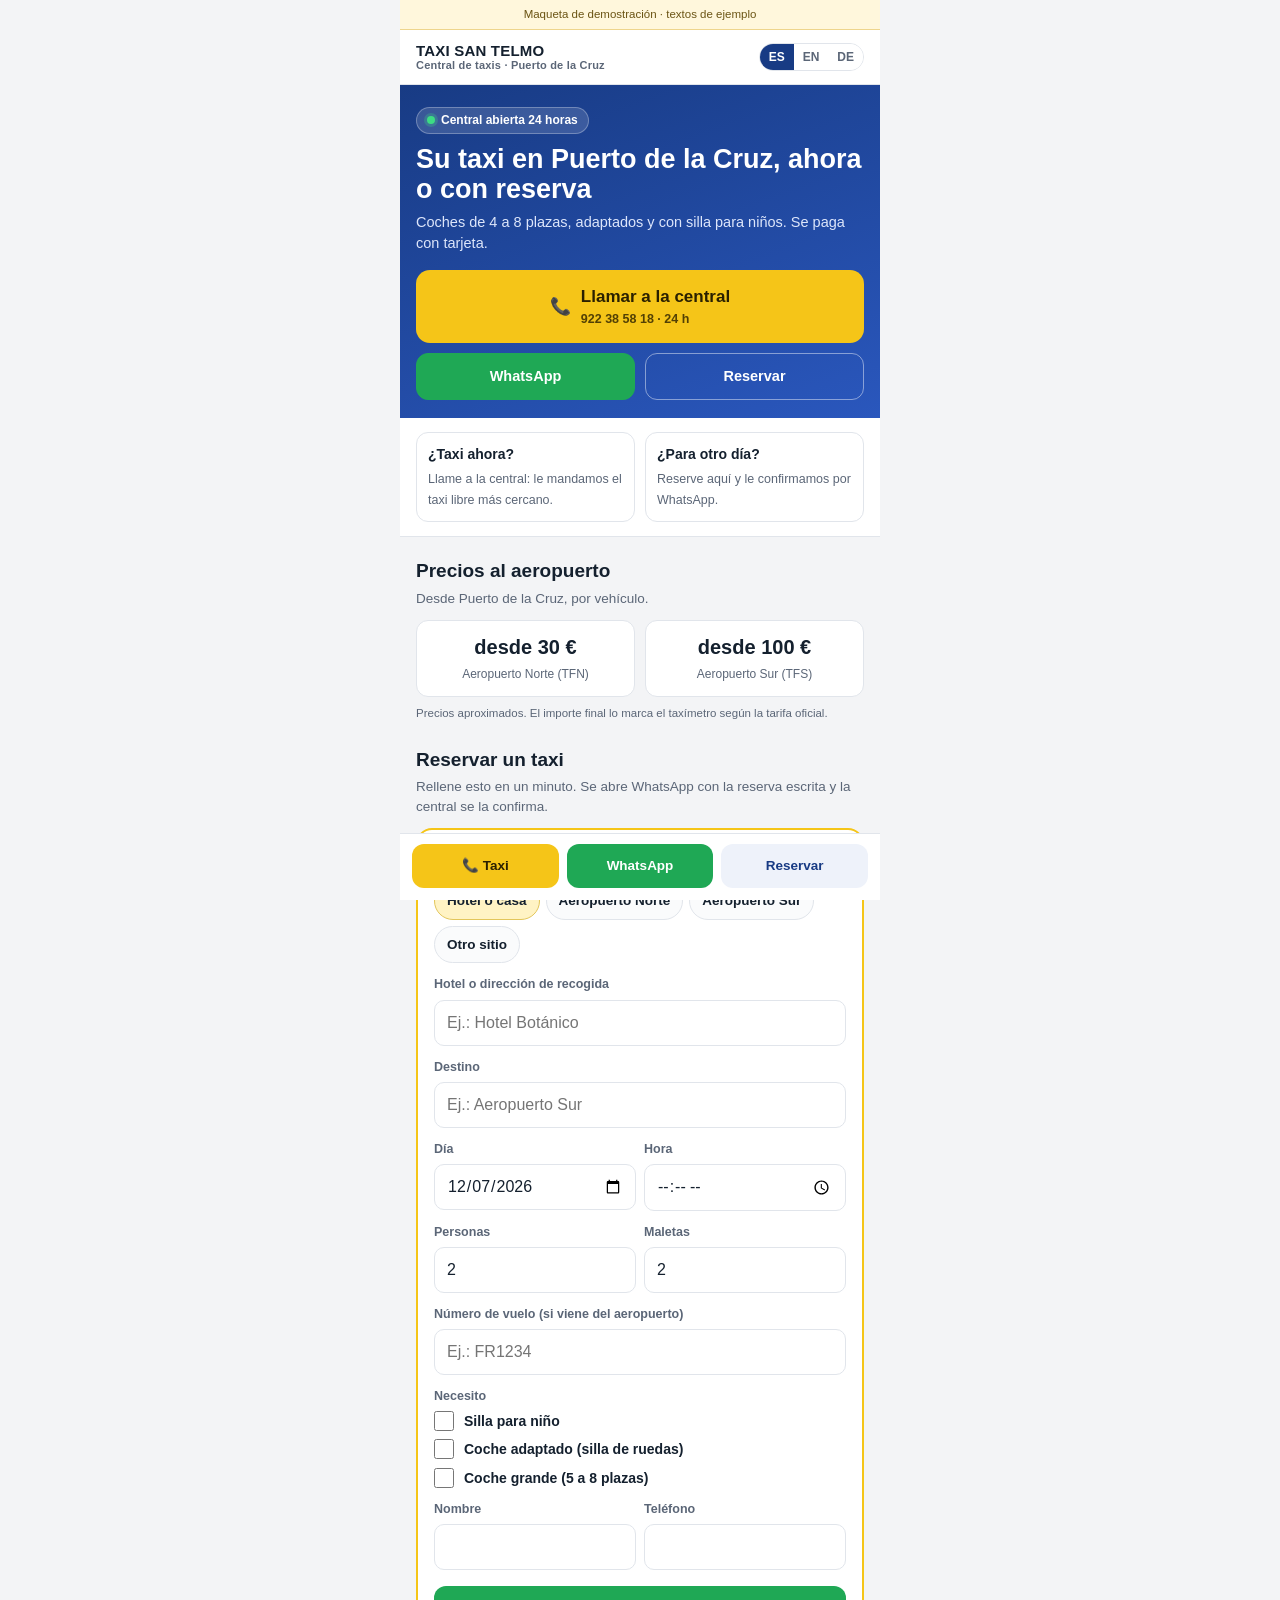
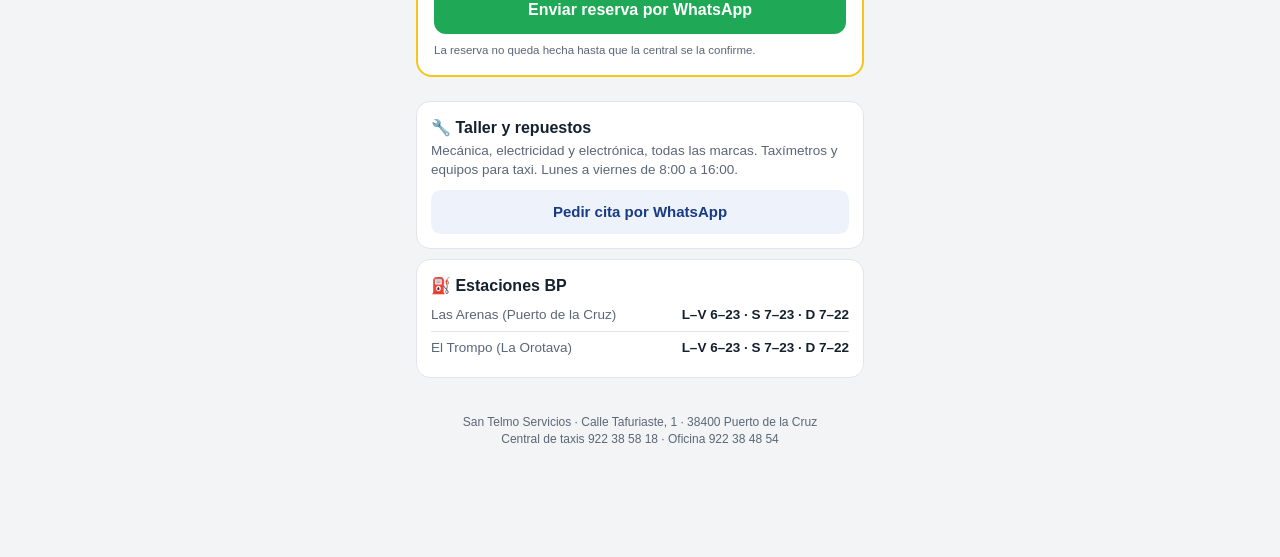
==== index.html @ 3fc78deb "Demo santelmo" ====
<!doctype html>
<html lang="es">
<head>
<meta charset="utf-8">
<meta name="viewport" content="width=device-width, initial-scale=1">
<title>Taxi San Telmo · Puerto de la Cruz</title>
<style>
:root{--ink:#14202e;--muted:#5b6677;--line:#e1e5eb;--bg:#f3f4f6;--card:#fff;--brand:#183b84;--brand2:#2a57bd;--taxi:#f5c518;--taxi-ink:#2a2000;--wa:#1fa855;--ok:#0f7a3d;--err:#b42318}
*{box-sizing:border-box;margin:0;padding:0}
html{-webkit-text-size-adjust:100%}
body{font-family:-apple-system,BlinkMacSystemFont,"Segoe UI",Roboto,Helvetica,Arial,sans-serif;color:var(--ink);background:var(--bg);font-size:15px;line-height:1.45;max-width:480px;margin:0 auto;padding-bottom:84px}
a{color:inherit}
.demo{background:#fff7dc;border-bottom:1px solid #eed58c;color:#6b5414;font-size:11.5px;text-align:center;padding:6px 12px}
header{display:flex;align-items:center;justify-content:space-between;gap:10px;padding:12px 16px;background:var(--card);border-bottom:1px solid var(--line)}
.logo{font-weight:800;letter-spacing:.2px;font-size:15px;line-height:1.15}.logo small{display:block;font-weight:600;color:var(--muted);font-size:11px}
.lang{display:flex;border:1px solid var(--line);border-radius:999px;overflow:hidden;flex-shrink:0}
.lang button{border:0;background:#fff;padding:6px 9px;font-size:12px;font-weight:700;color:var(--muted)}
.lang button.on{background:var(--brand);color:#fff}
.hero{padding:22px 16px 18px;background:linear-gradient(160deg,var(--brand),var(--brand2));color:#fff}
.pill{display:inline-flex;gap:6px;align-items:center;background:rgba(255,255,255,.14);border:1px solid rgba(255,255,255,.28);border-radius:999px;padding:4px 10px;font-size:12px;font-weight:700;margin-bottom:10px}
.dot{width:8px;height:8px;border-radius:50%;background:#3ddc84;box-shadow:0 0 0 3px rgba(61,220,132,.25)}
h1{font-size:27px;line-height:1.12;margin-bottom:8px}
.hero p{color:#dde6fb;font-size:14.5px}
.call{display:flex;align-items:center;justify-content:center;gap:10px;margin-top:16px;background:var(--taxi);color:var(--taxi-ink);border-radius:14px;padding:15px 12px;text-decoration:none;font-weight:800;font-size:17px}
.call small{display:block;font-weight:700;font-size:12.5px;opacity:.8}
.row2{display:flex;gap:10px;margin-top:10px}
.ghost{flex:1;text-align:center;border-radius:12px;padding:12px 8px;font-weight:800;font-size:14.5px;text-decoration:none;border:1.5px solid rgba(255,255,255,.45);color:#fff}
.ghost.wa{background:var(--wa);border-color:var(--wa)}
.two{display:grid;grid-template-columns:1fr 1fr;gap:10px;padding:14px 16px;background:var(--card);border-bottom:1px solid var(--line)}
.box{border:1px solid var(--line);border-radius:12px;padding:11px}
.box b{display:block;font-size:14px;margin-bottom:2px}.box span{font-size:12.5px;color:var(--muted)}
section{padding:20px 16px}
h2{font-size:19px;margin-bottom:4px}.sub{color:var(--muted);font-size:13.5px;margin-bottom:12px}
.rates{display:grid;grid-template-columns:1fr 1fr;gap:10px}
.rate{background:var(--card);border:1px solid var(--line);border-radius:12px;padding:12px;text-align:center}
.rate b{display:block;font-size:20px}.rate span{font-size:12px;color:var(--muted)}
.fine{font-size:11.5px;color:var(--muted);margin-top:8px}
.card{background:var(--card);border:2px solid var(--taxi);border-radius:16px;padding:16px}
label,.lbl{display:block;font-size:12.5px;font-weight:700;color:var(--muted);margin:12px 0 6px}
.chips{display:flex;flex-wrap:wrap;gap:6px}
.chips input{position:absolute;opacity:0;pointer-events:none}
.chips label{margin:0;display:inline-block;border:1px solid var(--line);border-radius:999px;padding:8px 12px;font-size:13.5px;font-weight:600;color:var(--ink);background:#fafbfc}
.chips input:checked+label{background:#fff3c4;border-color:#e3c65a}
.chips input:focus-visible+label{outline:2px solid var(--brand2);outline-offset:2px}
input[type=text],input[type=tel],input[type=date],input[type=time],input[type=number],select{width:100%;border:1px solid var(--line);border-radius:10px;padding:11px 12px;font-size:16px;background:#fff;color:var(--ink);font-family:inherit;-webkit-appearance:none;appearance:none;min-height:46px}
.r{display:flex;gap:8px}.r>*{flex:1;min-width:0}
.checks{display:flex;flex-direction:column;gap:8px}
.checks label{margin:0;display:flex;gap:10px;align-items:center;font-weight:600;color:var(--ink);font-size:14px}
.checks input{width:20px;height:20px;accent-color:var(--brand)}
.submit{margin-top:16px;width:100%;border:0;border-radius:12px;padding:15px;background:var(--wa);color:#fff;font-weight:800;font-size:16px;font-family:inherit}
.msg{display:none;margin-top:10px;font-size:13px;font-weight:700;color:var(--err)}
.msg.show{display:block}
.mini{background:var(--card);border:1px solid var(--line);border-radius:14px;padding:14px}
.mini h3{font-size:16px;margin-bottom:2px}
.mini p{font-size:13.5px;color:var(--muted)}
.mini a.btn{display:block;margin-top:10px;text-align:center;border-radius:10px;padding:11px;background:#eef2fa;color:var(--brand);font-weight:800;text-decoration:none}
.stack{display:flex;flex-direction:column;gap:10px}
.hours div{display:flex;justify-content:space-between;gap:10px;padding:6px 0;border-bottom:1px solid var(--line);font-size:13.5px}
.hours div:last-child{border-bottom:0}.hours span{color:var(--muted)}
footer{padding:16px 16px 24px;color:var(--muted);font-size:12px;text-align:center}
.sticky{position:fixed;left:50%;transform:translateX(-50%);bottom:0;width:100%;max-width:480px;display:flex;gap:8px;padding:10px 12px calc(12px + env(safe-area-inset-bottom));background:#fff;border-top:1px solid var(--line)}
.sticky a{flex:1;text-align:center;border-radius:12px;padding:12px 4px;font-weight:800;font-size:13.5px;text-decoration:none}
.s1{background:var(--taxi);color:var(--taxi-ink)}.s2{background:var(--wa);color:#fff}.s3{background:#eef2fa;color:var(--brand)}
</style>
</head>
<body>
<div class="demo" data-t="demo">Maqueta de demostración · textos de ejemplo</div>

<header>
  <div class="logo">TAXI SAN TELMO<small data-t="sub">Central de taxis · Puerto de la Cruz</small></div>
  <div class="lang" role="group" aria-label="Idioma">
    <button type="button" data-l="es" class="on">ES</button><button type="button" data-l="en">EN</button><button type="button" data-l="de">DE</button>
  </div>
</header>

<div class="hero">
  <span class="pill"><span class="dot"></span><span data-t="pill">Central abierta 24 horas</span></span>
  <h1 data-t="h1">Su taxi en Puerto de la Cruz, ahora o con reserva</h1>
  <p data-t="lead">Coches de 4 a 8 plazas, adaptados y con silla para niños. Se paga con tarjeta.</p>
  <a class="call" href="tel:+34922385818">📞 <span><span data-t="call">Llamar a la central</span><small>922 38 58 18 · 24 h</small></span></a>
  <div class="row2">
    <a class="ghost wa" id="waTop" href="#">WhatsApp</a>
    <a class="ghost" href="#reserva" data-t="book">Reservar</a>
  </div>
</div>

<div class="two">
  <div class="box"><b data-t="nowT">¿Taxi ahora?</b><span data-t="nowD">Llame a la central: le mandamos el taxi libre más cercano.</span></div>
  <div class="box"><b data-t="laterT">¿Para otro día?</b><span data-t="laterD">Reserve aquí y le confirmamos por WhatsApp.</span></div>
</div>

<section>
  <h2 data-t="ratesT">Precios al aeropuerto</h2>
  <p class="sub" data-t="ratesS">Desde Puerto de la Cruz, por vehículo.</p>
  <div class="rates">
    <div class="rate"><b data-t="from30">desde 30 €</b><span data-t="tfn">Aeropuerto Norte (TFN)</span></div>
    <div class="rate"><b data-t="from100">desde 100 €</b><span data-t="tfs">Aeropuerto Sur (TFS)</span></div>
  </div>
  <p class="fine" data-t="meter">Precios aproximados. El importe final lo marca el taxímetro según la tarifa oficial.</p>
</section>

<section id="reserva" style="padding-top:4px">
  <h2 data-t="formT">Reservar un taxi</h2>
  <p class="sub" data-t="formS">Rellene esto en un minuto. Se abre WhatsApp con la reserva escrita y la central se la confirma.</p>
  <form class="card" id="f" novalidate>
    <span class="lbl" data-t="pickup">Recogida</span>
    <div class="chips" id="pk">
      <input type="radio" name="pk" id="pk1" value="hotel" checked><label for="pk1" data-t="pkHotel">Hotel o casa</label>
      <input type="radio" name="pk" id="pk2" value="tfn"><label for="pk2" data-t="pkTfn">Aeropuerto Norte</label>
      <input type="radio" name="pk" id="pk3" value="tfs"><label for="pk3" data-t="pkTfs">Aeropuerto Sur</label>
      <input type="radio" name="pk" id="pk4" value="otro"><label for="pk4" data-t="pkOther">Otro sitio</label>
    </div>
    <label for="addr" id="addrL" data-t="addr">Hotel o dirección de recogida</label>
    <input type="text" id="addr" autocomplete="street-address" data-ph="addrPh" placeholder="Ej.: Hotel Botánico">
    <label for="dest" data-t="dest">Destino</label>
    <input type="text" id="dest" data-ph="destPh" placeholder="Ej.: Aeropuerto Sur">
    <div class="r">
      <div><label for="day" data-t="day">Día</label><input type="date" id="day"></div>
      <div><label for="time" data-t="time">Hora</label><input type="time" id="time"></div>
    </div>
    <div class="r">
      <div><label for="pax" data-t="pax">Personas</label><input type="number" id="pax" min="1" max="8" value="2" inputmode="numeric"></div>
      <div><label for="bags" data-t="bags">Maletas</label><input type="number" id="bags" min="0" max="12" value="2" inputmode="numeric"></div>
    </div>
    <label for="flight" data-t="flight">Número de vuelo (si viene del aeropuerto)</label>
    <input type="text" id="flight" data-ph="flightPh" placeholder="Ej.: FR1234">
    <span class="lbl" data-t="extras">Necesito</span>
    <div class="checks">
      <label><input type="checkbox" id="x1"><span data-t="x1">Silla para niño</span></label>
      <label><input type="checkbox" id="x2"><span data-t="x2">Coche adaptado (silla de ruedas)</span></label>
      <label><input type="checkbox" id="x3"><span data-t="x3">Coche grande (5 a 8 plazas)</span></label>
    </div>
    <div class="r">
      <div><label for="name" data-t="name">Nombre</label><input type="text" id="name" autocomplete="name"></div>
      <div><label for="tel" data-t="tel">Teléfono</label><input type="tel" id="tel" autocomplete="tel" inputmode="tel"></div>
    </div>
    <button class="submit" type="submit" data-t="send">Enviar reserva por WhatsApp</button>
    <p class="msg" id="err" role="alert"></p>
    <p class="fine" data-t="note">La reserva no queda hecha hasta que la central se la confirme.</p>
  </form>
</section>

<section style="padding-top:4px">
  <div class="stack">
    <div class="mini">
      <h3 data-t="tallerT">🔧 Taller y repuestos</h3>
      <p data-t="tallerD">Mecánica, electricidad y electrónica, todas las marcas. Taxímetros y equipos para taxi. Lunes a viernes de 8:00 a 16:00.</p>
      <a class="btn" id="waTaller" href="#" data-t="tallerB">Pedir cita por WhatsApp</a>
    </div>
    <div class="mini hours">
      <h3 data-t="bpT">⛽ Estaciones BP</h3>
      <div><span>Las Arenas (Puerto de la Cruz)</span><b data-t="bpH">L–V 6–23 · S 7–23 · D 7–22</b></div>
      <div><span>El Trompo (La Orotava)</span><b data-t="bpH2">L–V 6–23 · S 7–23 · D 7–22</b></div>
    </div>
  </div>
</section>

<footer>San Telmo Servicios · Calle Tafuriaste, 1 · 38400 Puerto de la Cruz<br><span data-t="foot">Central de taxis 922 38 58 18 · Oficina 922 38 48 54</span></footer>

<nav class="sticky">
  <a class="s1" href="tel:+34922385818" data-t="stCall">📞 Taxi</a>
  <a class="s2" id="waSticky" href="#">WhatsApp</a>
  <a class="s3" href="#reserva" data-t="stBook">Reservar</a>
</nav>

<script>
(function(){
  // Número de WhatsApp de la central. Para la demo se puede cambiar con ?wa=346XXXXXXXX
  var WA = '34922385818';
  var TALLER = '34662373516';
  try { var q = new URLSearchParams(location.search).get('wa'); if (q && /^\d{9,15}$/.test(q)) WA = q; } catch(e) {}

  var T = {
    es:{},
    en:{demo:'Demo mock-up · sample texts',sub:'Taxi dispatch · Puerto de la Cruz',pill:'Dispatch open 24 hours',h1:'Your taxi in Puerto de la Cruz, now or booked ahead',lead:'Cars for 4 to 8 passengers, wheelchair-accessible and with child seats. Card payment accepted.',call:'Call the taxi dispatch',book:'Book',nowT:'Need a taxi now?',nowD:'Call us and we send the nearest free taxi.',laterT:'Another day?',laterD:'Book here and we confirm on WhatsApp.',ratesT:'Airport fares',ratesS:'From Puerto de la Cruz, per vehicle.',from30:'from €30',from100:'from €100',tfn:'North Airport (TFN)',tfs:'South Airport (TFS)',meter:'Approximate prices. The final fare is set by the taximeter at the official rate.',formT:'Book a taxi',formS:'Takes one minute. WhatsApp opens with your booking written out and the dispatch confirms it.',pickup:'Pick-up',pkHotel:'Hotel or home',pkTfn:'North Airport',pkTfs:'South Airport',pkOther:'Somewhere else',addr:'Hotel or pick-up address',addrPh:'e.g. Hotel Botánico',dest:'Destination',destPh:'e.g. South Airport',day:'Date',time:'Time',pax:'Passengers',bags:'Suitcases',flight:'Flight number (if arriving)',flightPh:'e.g. FR1234',extras:'I need',x1:'Child seat',x2:'Wheelchair-accessible car',x3:'Large car (5 to 8 seats)',name:'Name',tel:'Phone',send:'Send booking via WhatsApp',note:'Your booking is not final until the dispatch confirms it.',tallerT:'🔧 Garage and parts',tallerD:'Mechanics, electrics and electronics, all makes. Taximeters and taxi equipment. Monday to Friday, 8:00–16:00.',tallerB:'Book a garage slot on WhatsApp',bpT:'⛽ BP fuel stations',bpH:'Mon–Fri 6–23 · Sat 7–23 · Sun 7–22',bpH2:'Mon–Fri 6–23 · Sat 7–23 · Sun 7–22',foot:'Taxi dispatch 922 38 58 18 · Office 922 38 48 54',stCall:'📞 Taxi',stBook:'Book',errReq:'Please fill in: ',errPast:'Please choose a future date and time.'},
    de:{demo:'Demo-Entwurf · Beispieltexte',sub:'Taxizentrale · Puerto de la Cruz',pill:'Zentrale 24 Stunden erreichbar',h1:'Ihr Taxi in Puerto de la Cruz – sofort oder vorbestellt',lead:'Fahrzeuge für 4 bis 8 Personen, rollstuhlgerecht und mit Kindersitz. Kartenzahlung möglich.',call:'Taxizentrale anrufen',book:'Buchen',nowT:'Taxi sofort?',nowD:'Rufen Sie an – wir schicken das nächste freie Taxi.',laterT:'An einem anderen Tag?',laterD:'Hier buchen, wir bestätigen per WhatsApp.',ratesT:'Preise zum Flughafen',ratesS:'Ab Puerto de la Cruz, pro Fahrzeug.',from30:'ab 30 €',from100:'ab 100 €',tfn:'Flughafen Nord (TFN)',tfs:'Flughafen Süd (TFS)',meter:'Ungefähre Preise. Der Endpreis richtet sich nach dem Taxameter (offizieller Tarif).',formT:'Taxi buchen',formS:'Dauert eine Minute. WhatsApp öffnet sich mit Ihrer Buchung, die Zentrale bestätigt sie.',pickup:'Abholung',pkHotel:'Hotel oder Wohnung',pkTfn:'Flughafen Nord',pkTfs:'Flughafen Süd',pkOther:'Anderer Ort',addr:'Hotel oder Abholadresse',addrPh:'z. B. Hotel Botánico',dest:'Ziel',destPh:'z. B. Flughafen Süd',day:'Datum',time:'Uhrzeit',pax:'Personen',bags:'Koffer',flight:'Flugnummer (bei Ankunft)',flightPh:'z. B. FR1234',extras:'Ich brauche',x1:'Kindersitz',x2:'Rollstuhlgerechtes Fahrzeug',x3:'Großes Fahrzeug (5 bis 8 Plätze)',name:'Name',tel:'Telefon',send:'Buchung per WhatsApp senden',note:'Die Buchung gilt erst, wenn die Zentrale sie bestätigt.',tallerT:'🔧 Werkstatt und Ersatzteile',tallerD:'Mechanik, Elektrik und Elektronik, alle Marken. Taxameter und Taxiausstattung. Montag bis Freitag 8:00–16:00.',tallerB:'Werkstatttermin per WhatsApp',bpT:'⛽ BP-Tankstellen',bpH:'Mo–Fr 6–23 · Sa 7–23 · So 7–22',bpH2:'Mo–Fr 6–23 · Sa 7–23 · So 7–22',foot:'Taxizentrale 922 38 58 18 · Büro 922 38 48 54',stCall:'📞 Taxi',stBook:'Buchen',errReq:'Bitte ausfüllen: ',errPast:'Bitte ein zukünftiges Datum und eine Uhrzeit wählen.'}
  };
  T.es.errReq='Falta rellenar: '; T.es.errPast='Elija un día y una hora que no hayan pasado.';
  var LANG='es', NAMES={es:'Español',en:'English',de:'Deutsch'};

  // Guardar los textos originales en español
  document.querySelectorAll('[data-t]').forEach(function(el){ T.es[el.dataset.t]=el.innerHTML; });
  document.querySelectorAll('[data-ph]').forEach(function(el){ T.es[el.dataset.ph]=el.placeholder; });

  function setLang(l){
    LANG=l; document.documentElement.lang=l;
    document.querySelectorAll('[data-t]').forEach(function(el){ var v=T[l][el.dataset.t]; if(v!=null) el.innerHTML=v; });
    document.querySelectorAll('[data-ph]').forEach(function(el){ var v=T[l][el.dataset.ph]; if(v!=null) el.placeholder=v; });
    document.querySelectorAll('.lang button').forEach(function(b){ b.classList.toggle('on', b.dataset.l===l); });
    try{ localStorage.setItem('st_lang', l); }catch(e){}
  }
  document.querySelectorAll('.lang button').forEach(function(b){ b.addEventListener('click', function(){ setLang(b.dataset.l); }); });
  try{ var saved=localStorage.getItem('st_lang'); if(saved && T[saved]) setLang(saved); }catch(e){}

  function wa(num, text){ return 'https://wa.me/'+num+'?text='+encodeURIComponent(text); }
  var hello = 'Hola, quiero pedir un taxi.';
  ['waTop','waSticky'].forEach(function(id){ document.getElementById(id).addEventListener('click', function(e){ e.preventDefault(); location.href = wa(WA, hello + (LANG!=='es' ? ' (Idioma: '+NAMES[LANG]+')' : '')); }); });
  document.getElementById('waTaller').addEventListener('click', function(e){ e.preventDefault(); location.href = wa(TALLER, 'Hola, quiero pedir cita en el taller.\nMatrícula: \nQué le pasa al coche: \nDía que me viene bien: '); });

  // Día por defecto: mañana
  var d=new Date(); d.setDate(d.getDate()+1);
  document.getElementById('day').value = d.toISOString().slice(0,10);
  document.getElementById('day').min = new Date().toISOString().slice(0,10);

  var PK = {hotel:'Hotel o casa', tfn:'Aeropuerto Norte (TFN)', tfs:'Aeropuerto Sur (TFS)', otro:'Otro sitio'};
  function v(id){ return document.getElementById(id).value.trim(); }
  function lbl(id){ var el=document.querySelector('[data-t="'+id+'"]'); return el ? el.textContent : id; }

  document.getElementById('f').addEventListener('submit', function(e){
    e.preventDefault();
    var err=document.getElementById('err'); err.classList.remove('show');
    var pk=document.querySelector('input[name=pk]:checked').value;
    var need=[];
    if((pk==='hotel'||pk==='otro') && !v('addr')) need.push(lbl('addr'));
    if(!v('dest')) need.push(lbl('dest'));
    if(!v('day')) need.push(lbl('day'));
    if(!v('time')) need.push(lbl('time'));
    if(!v('name')) need.push(lbl('name'));
    if(!v('tel')) need.push(lbl('tel'));
    if(need.length){ err.textContent=T[LANG].errReq+need.join(', '); err.classList.add('show'); return; }
    var when=new Date(v('day')+'T'+v('time'));
    if(!(when>new Date())){ err.textContent=T[LANG].errPast; err.classList.add('show'); return; }
    var dd=v('day').split('-');
    var extras=[]; if(document.getElementById('x1').checked) extras.push('silla para niño'); if(document.getElementById('x2').checked) extras.push('coche adaptado'); if(document.getElementById('x3').checked) extras.push('coche grande');
    var recog = PK[pk] + (v('addr') ? ' – '+v('addr') : '');
    var lines=[
      '🚕 RESERVA DESDE LA WEB',
      'Recogida: '+recog,
      'Destino: '+v('dest'),
      'Día y hora: '+dd[2]+'/'+dd[1]+'/'+dd[0]+' a las '+v('time'),
      'Personas: '+(v('pax')||'1')+' · Maletas: '+(v('bags')||'0')
    ];
    if(v('flight')) lines.push('Vuelo: '+v('flight').toUpperCase());
    if(extras.length) lines.push('Necesita: '+extras.join(', '));
    lines.push('Nombre: '+v('name')+' · Tel: '+v('tel'));
    lines.push('Idioma del cliente: '+NAMES[LANG]);
    location.href = wa(WA, lines.join('\n'));
  });

  // Mostrar u ocultar el campo de dirección según la recogida
  function syncAddr(){
    var pk=document.querySelector('input[name=pk]:checked').value;
    var show = (pk==='hotel'||pk==='otro');
    document.getElementById('addr').style.display = show ? '' : 'none';
    document.getElementById('addrL').style.display = show ? '' : 'none';
  }
  document.querySelectorAll('input[name=pk]').forEach(function(r){ r.addEventListener('change', syncAddr); });
  syncAddr();
})();
</script>
</body>
</html>
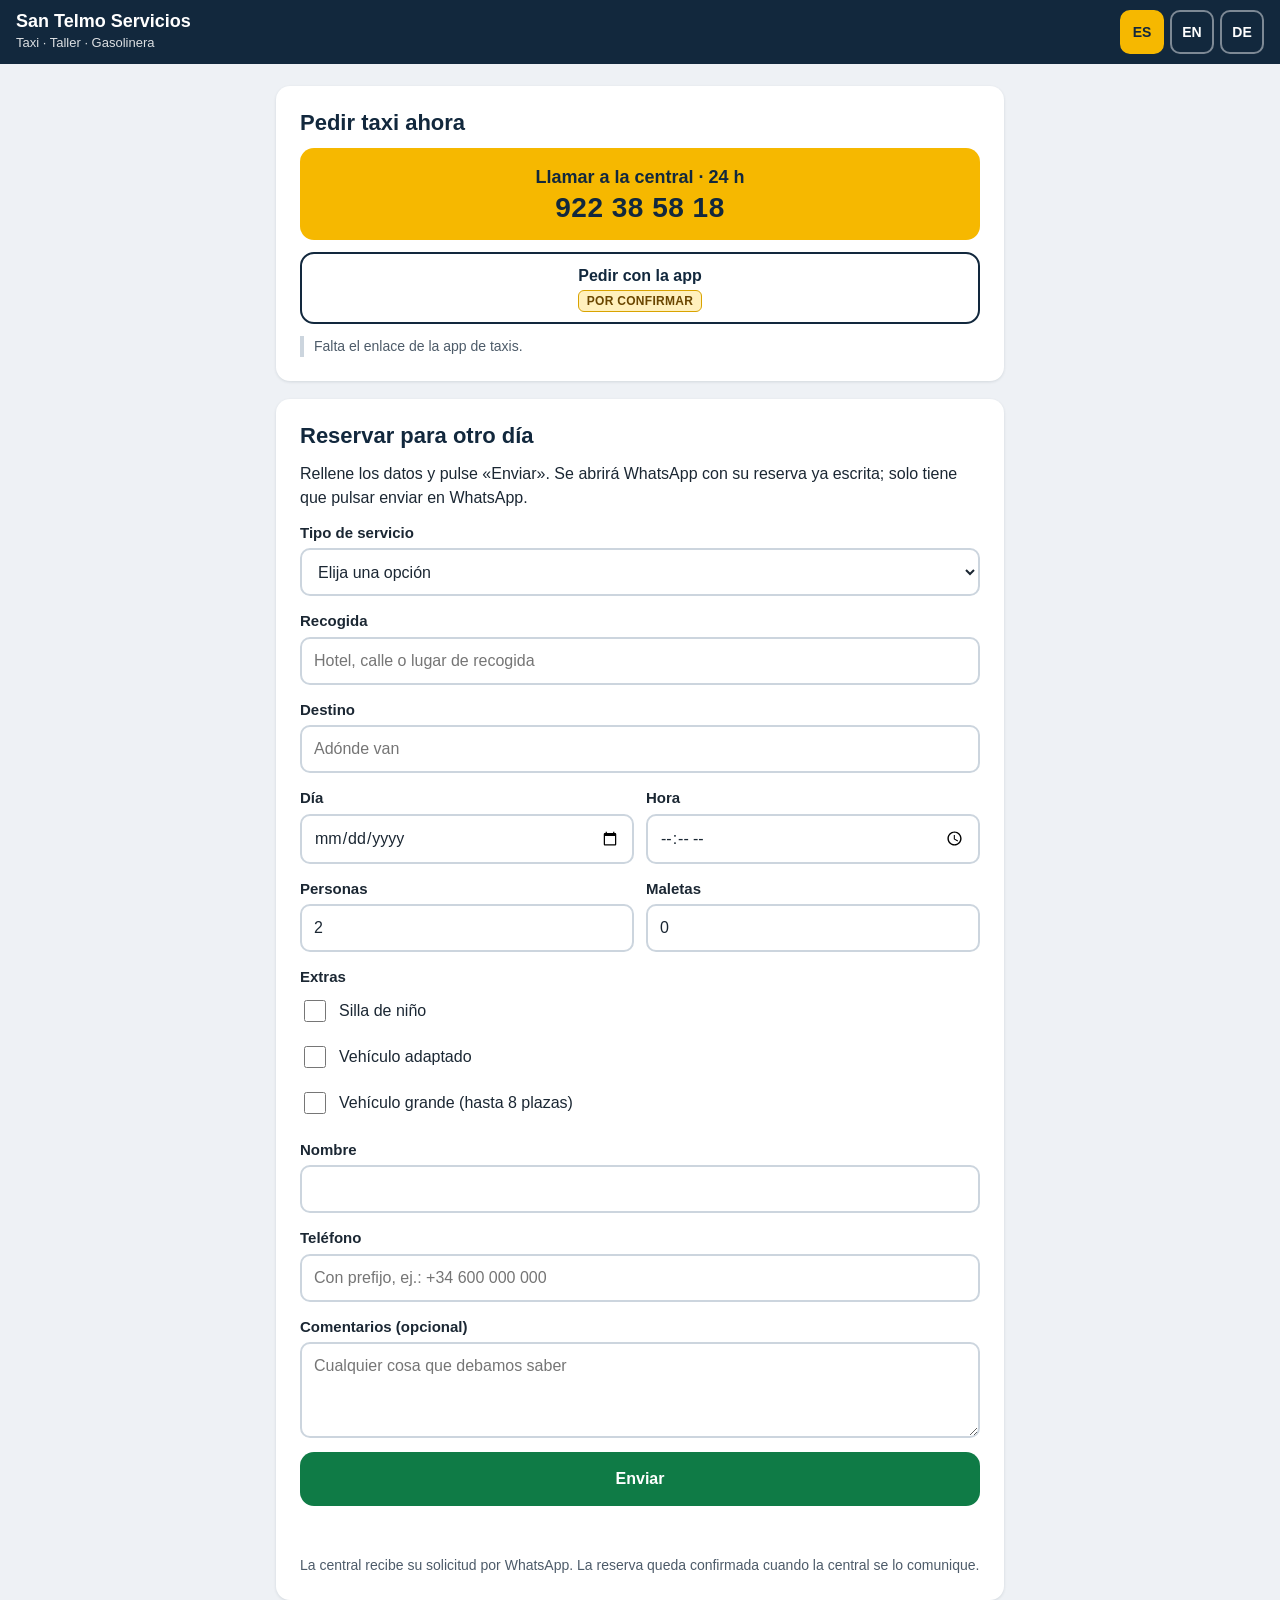
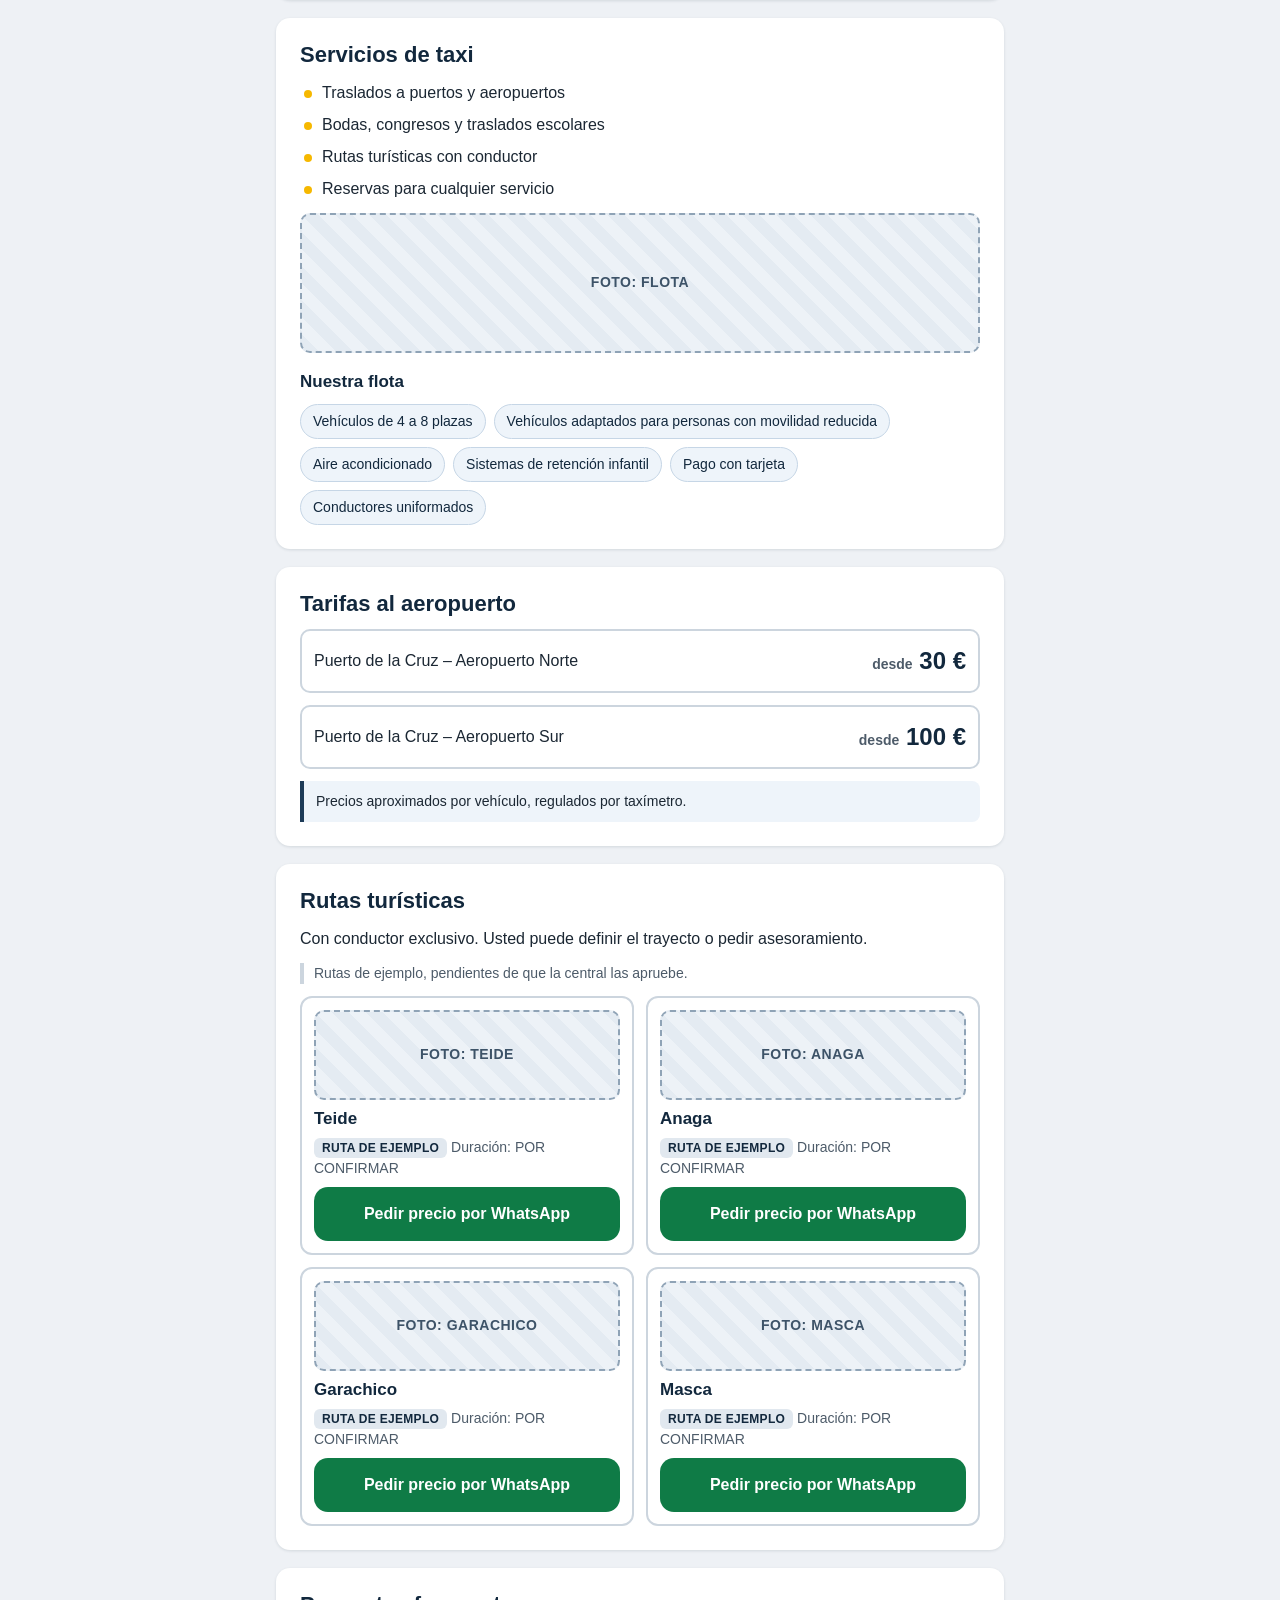
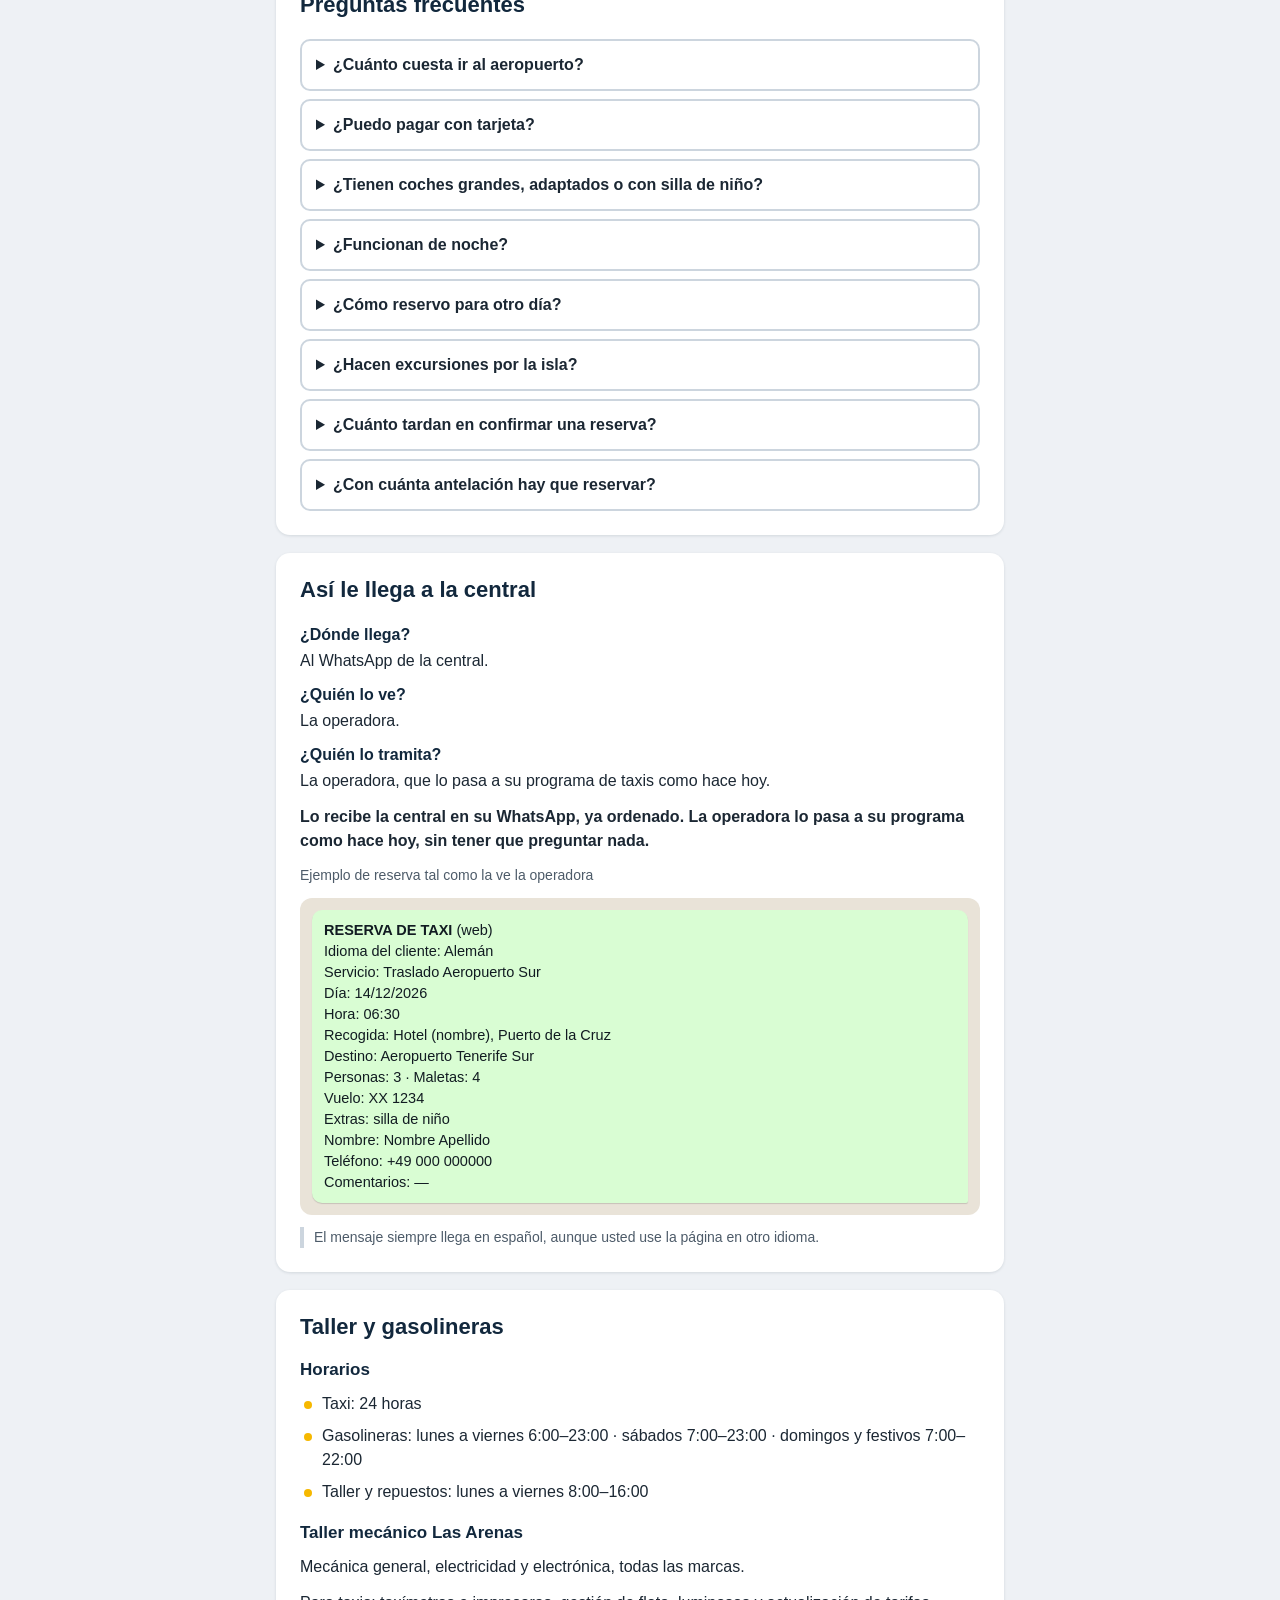
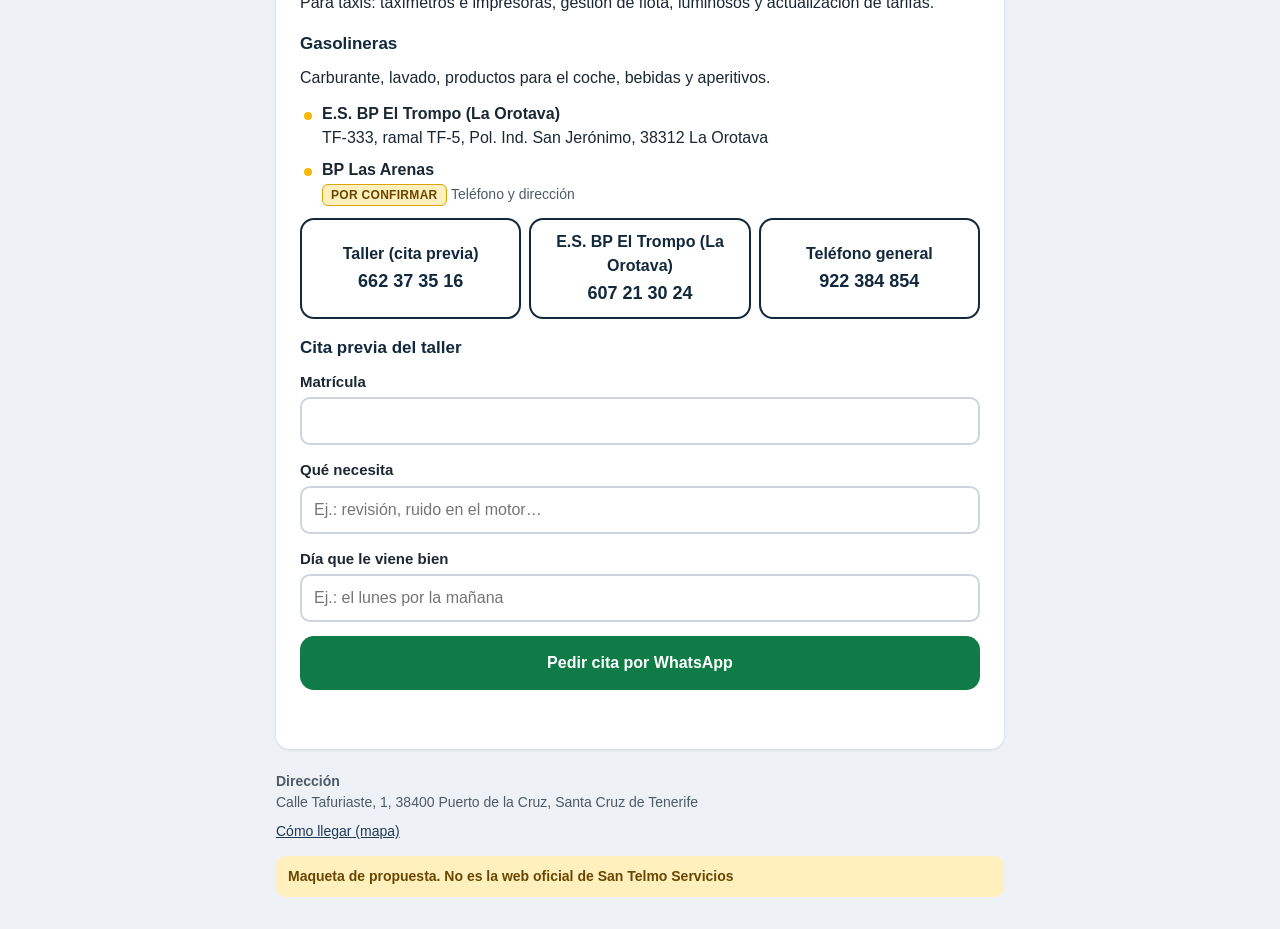
==== commit 054ab31e: "Inittial commit with SanTelmo Demo" ====
--- a/index.html
+++ b/index.html
@@ -1,252 +1,237 @@
 <!doctype html>
 <html lang="es">
 <head>
-<meta charset="utf-8">
-<meta name="viewport" content="width=device-width, initial-scale=1">
-<title>Taxi San Telmo · Puerto de la Cruz</title>
-<style>
-:root{--ink:#14202e;--muted:#5b6677;--line:#e1e5eb;--bg:#f3f4f6;--card:#fff;--brand:#183b84;--brand2:#2a57bd;--taxi:#f5c518;--taxi-ink:#2a2000;--wa:#1fa855;--ok:#0f7a3d;--err:#b42318}
-*{box-sizing:border-box;margin:0;padding:0}
-html{-webkit-text-size-adjust:100%}
-body{font-family:-apple-system,BlinkMacSystemFont,"Segoe UI",Roboto,Helvetica,Arial,sans-serif;color:var(--ink);background:var(--bg);font-size:15px;line-height:1.45;max-width:480px;margin:0 auto;padding-bottom:84px}
-a{color:inherit}
-.demo{background:#fff7dc;border-bottom:1px solid #eed58c;color:#6b5414;font-size:11.5px;text-align:center;padding:6px 12px}
-header{display:flex;align-items:center;justify-content:space-between;gap:10px;padding:12px 16px;background:var(--card);border-bottom:1px solid var(--line)}
-.logo{font-weight:800;letter-spacing:.2px;font-size:15px;line-height:1.15}.logo small{display:block;font-weight:600;color:var(--muted);font-size:11px}
-.lang{display:flex;border:1px solid var(--line);border-radius:999px;overflow:hidden;flex-shrink:0}
-.lang button{border:0;background:#fff;padding:6px 9px;font-size:12px;font-weight:700;color:var(--muted)}
-.lang button.on{background:var(--brand);color:#fff}
-.hero{padding:22px 16px 18px;background:linear-gradient(160deg,var(--brand),var(--brand2));color:#fff}
-.pill{display:inline-flex;gap:6px;align-items:center;background:rgba(255,255,255,.14);border:1px solid rgba(255,255,255,.28);border-radius:999px;padding:4px 10px;font-size:12px;font-weight:700;margin-bottom:10px}
-.dot{width:8px;height:8px;border-radius:50%;background:#3ddc84;box-shadow:0 0 0 3px rgba(61,220,132,.25)}
-h1{font-size:27px;line-height:1.12;margin-bottom:8px}
-.hero p{color:#dde6fb;font-size:14.5px}
-.call{display:flex;align-items:center;justify-content:center;gap:10px;margin-top:16px;background:var(--taxi);color:var(--taxi-ink);border-radius:14px;padding:15px 12px;text-decoration:none;font-weight:800;font-size:17px}
-.call small{display:block;font-weight:700;font-size:12.5px;opacity:.8}
-.row2{display:flex;gap:10px;margin-top:10px}
-.ghost{flex:1;text-align:center;border-radius:12px;padding:12px 8px;font-weight:800;font-size:14.5px;text-decoration:none;border:1.5px solid rgba(255,255,255,.45);color:#fff}
-.ghost.wa{background:var(--wa);border-color:var(--wa)}
-.two{display:grid;grid-template-columns:1fr 1fr;gap:10px;padding:14px 16px;background:var(--card);border-bottom:1px solid var(--line)}
-.box{border:1px solid var(--line);border-radius:12px;padding:11px}
-.box b{display:block;font-size:14px;margin-bottom:2px}.box span{font-size:12.5px;color:var(--muted)}
-section{padding:20px 16px}
-h2{font-size:19px;margin-bottom:4px}.sub{color:var(--muted);font-size:13.5px;margin-bottom:12px}
-.rates{display:grid;grid-template-columns:1fr 1fr;gap:10px}
-.rate{background:var(--card);border:1px solid var(--line);border-radius:12px;padding:12px;text-align:center}
-.rate b{display:block;font-size:20px}.rate span{font-size:12px;color:var(--muted)}
-.fine{font-size:11.5px;color:var(--muted);margin-top:8px}
-.card{background:var(--card);border:2px solid var(--taxi);border-radius:16px;padding:16px}
-label,.lbl{display:block;font-size:12.5px;font-weight:700;color:var(--muted);margin:12px 0 6px}
-.chips{display:flex;flex-wrap:wrap;gap:6px}
-.chips input{position:absolute;opacity:0;pointer-events:none}
-.chips label{margin:0;display:inline-block;border:1px solid var(--line);border-radius:999px;padding:8px 12px;font-size:13.5px;font-weight:600;color:var(--ink);background:#fafbfc}
-.chips input:checked+label{background:#fff3c4;border-color:#e3c65a}
-.chips input:focus-visible+label{outline:2px solid var(--brand2);outline-offset:2px}
-input[type=text],input[type=tel],input[type=date],input[type=time],input[type=number],select{width:100%;border:1px solid var(--line);border-radius:10px;padding:11px 12px;font-size:16px;background:#fff;color:var(--ink);font-family:inherit;-webkit-appearance:none;appearance:none;min-height:46px}
-.r{display:flex;gap:8px}.r>*{flex:1;min-width:0}
-.checks{display:flex;flex-direction:column;gap:8px}
-.checks label{margin:0;display:flex;gap:10px;align-items:center;font-weight:600;color:var(--ink);font-size:14px}
-.checks input{width:20px;height:20px;accent-color:var(--brand)}
-.submit{margin-top:16px;width:100%;border:0;border-radius:12px;padding:15px;background:var(--wa);color:#fff;font-weight:800;font-size:16px;font-family:inherit}
-.msg{display:none;margin-top:10px;font-size:13px;font-weight:700;color:var(--err)}
-.msg.show{display:block}
-.mini{background:var(--card);border:1px solid var(--line);border-radius:14px;padding:14px}
-.mini h3{font-size:16px;margin-bottom:2px}
-.mini p{font-size:13.5px;color:var(--muted)}
-.mini a.btn{display:block;margin-top:10px;text-align:center;border-radius:10px;padding:11px;background:#eef2fa;color:var(--brand);font-weight:800;text-decoration:none}
-.stack{display:flex;flex-direction:column;gap:10px}
-.hours div{display:flex;justify-content:space-between;gap:10px;padding:6px 0;border-bottom:1px solid var(--line);font-size:13.5px}
-.hours div:last-child{border-bottom:0}.hours span{color:var(--muted)}
-footer{padding:16px 16px 24px;color:var(--muted);font-size:12px;text-align:center}
-.sticky{position:fixed;left:50%;transform:translateX(-50%);bottom:0;width:100%;max-width:480px;display:flex;gap:8px;padding:10px 12px calc(12px + env(safe-area-inset-bottom));background:#fff;border-top:1px solid var(--line)}
-.sticky a{flex:1;text-align:center;border-radius:12px;padding:12px 4px;font-weight:800;font-size:13.5px;text-decoration:none}
-.s1{background:var(--taxi);color:var(--taxi-ink)}.s2{background:var(--wa);color:#fff}.s3{background:#eef2fa;color:var(--brand)}
-</style>
+  <meta charset="utf-8">
+  <meta name="viewport" content="width=device-width, initial-scale=1, viewport-fit=cover">
+  <meta name="robots" content="noindex">
+  <meta name="theme-color" content="#12283d">
+  <title>San Telmo Servicios</title>
+  <link rel="stylesheet" href="styles.css">
 </head>
 <body>
-<div class="demo" data-t="demo">Maqueta de demostración · textos de ejemplo</div>
-
-<header>
-  <div class="logo">TAXI SAN TELMO<small data-t="sub">Central de taxis · Puerto de la Cruz</small></div>
-  <div class="lang" role="group" aria-label="Idioma">
-    <button type="button" data-l="es" class="on">ES</button><button type="button" data-l="en">EN</button><button type="button" data-l="de">DE</button>
+
+<header class="top">
+  <div class="brand">
+    <h1>San Telmo Servicios</h1>
+    <p data-i="tagline"></p>
+  </div>
+  <div class="langs" role="group" data-i-aria="langLabel">
+    <button type="button" data-lang="es" aria-pressed="true">ES</button>
+    <button type="button" data-lang="en" aria-pressed="false">EN</button>
+    <button type="button" data-lang="de" aria-pressed="false">DE</button>
   </div>
 </header>
 
-<div class="hero">
-  <span class="pill"><span class="dot"></span><span data-t="pill">Central abierta 24 horas</span></span>
-  <h1 data-t="h1">Su taxi en Puerto de la Cruz, ahora o con reserva</h1>
-  <p data-t="lead">Coches de 4 a 8 plazas, adaptados y con silla para niños. Se paga con tarjeta.</p>
-  <a class="call" href="tel:+34922385818">📞 <span><span data-t="call">Llamar a la central</span><small>922 38 58 18 · 24 h</small></span></a>
-  <div class="row2">
-    <a class="ghost wa" id="waTop" href="#">WhatsApp</a>
-    <a class="ghost" href="#reserva" data-t="book">Reservar</a>
-  </div>
-</div>
-
-<div class="two">
-  <div class="box"><b data-t="nowT">¿Taxi ahora?</b><span data-t="nowD">Llame a la central: le mandamos el taxi libre más cercano.</span></div>
-  <div class="box"><b data-t="laterT">¿Para otro día?</b><span data-t="laterD">Reserve aquí y le confirmamos por WhatsApp.</span></div>
-</div>
-
-<section>
-  <h2 data-t="ratesT">Precios al aeropuerto</h2>
-  <p class="sub" data-t="ratesS">Desde Puerto de la Cruz, por vehículo.</p>
-  <div class="rates">
-    <div class="rate"><b data-t="from30">desde 30 €</b><span data-t="tfn">Aeropuerto Norte (TFN)</span></div>
-    <div class="rate"><b data-t="from100">desde 100 €</b><span data-t="tfs">Aeropuerto Sur (TFS)</span></div>
-  </div>
-  <p class="fine" data-t="meter">Precios aproximados. El importe final lo marca el taxímetro según la tarifa oficial.</p>
-</section>
-
-<section id="reserva" style="padding-top:4px">
-  <h2 data-t="formT">Reservar un taxi</h2>
-  <p class="sub" data-t="formS">Rellene esto en un minuto. Se abre WhatsApp con la reserva escrita y la central se la confirma.</p>
-  <form class="card" id="f" novalidate>
-    <span class="lbl" data-t="pickup">Recogida</span>
-    <div class="chips" id="pk">
-      <input type="radio" name="pk" id="pk1" value="hotel" checked><label for="pk1" data-t="pkHotel">Hotel o casa</label>
-      <input type="radio" name="pk" id="pk2" value="tfn"><label for="pk2" data-t="pkTfn">Aeropuerto Norte</label>
-      <input type="radio" name="pk" id="pk3" value="tfs"><label for="pk3" data-t="pkTfs">Aeropuerto Sur</label>
-      <input type="radio" name="pk" id="pk4" value="otro"><label for="pk4" data-t="pkOther">Otro sitio</label>
-    </div>
-    <label for="addr" id="addrL" data-t="addr">Hotel o dirección de recogida</label>
-    <input type="text" id="addr" autocomplete="street-address" data-ph="addrPh" placeholder="Ej.: Hotel Botánico">
-    <label for="dest" data-t="dest">Destino</label>
-    <input type="text" id="dest" data-ph="destPh" placeholder="Ej.: Aeropuerto Sur">
-    <div class="r">
-      <div><label for="day" data-t="day">Día</label><input type="date" id="day"></div>
-      <div><label for="time" data-t="time">Hora</label><input type="time" id="time"></div>
-    </div>
-    <div class="r">
-      <div><label for="pax" data-t="pax">Personas</label><input type="number" id="pax" min="1" max="8" value="2" inputmode="numeric"></div>
-      <div><label for="bags" data-t="bags">Maletas</label><input type="number" id="bags" min="0" max="12" value="2" inputmode="numeric"></div>
-    </div>
-    <label for="flight" data-t="flight">Número de vuelo (si viene del aeropuerto)</label>
-    <input type="text" id="flight" data-ph="flightPh" placeholder="Ej.: FR1234">
-    <span class="lbl" data-t="extras">Necesito</span>
-    <div class="checks">
-      <label><input type="checkbox" id="x1"><span data-t="x1">Silla para niño</span></label>
-      <label><input type="checkbox" id="x2"><span data-t="x2">Coche adaptado (silla de ruedas)</span></label>
-      <label><input type="checkbox" id="x3"><span data-t="x3">Coche grande (5 a 8 plazas)</span></label>
-    </div>
-    <div class="r">
-      <div><label for="name" data-t="name">Nombre</label><input type="text" id="name" autocomplete="name"></div>
-      <div><label for="tel" data-t="tel">Teléfono</label><input type="tel" id="tel" autocomplete="tel" inputmode="tel"></div>
-    </div>
-    <button class="submit" type="submit" data-t="send">Enviar reserva por WhatsApp</button>
-    <p class="msg" id="err" role="alert"></p>
-    <p class="fine" data-t="note">La reserva no queda hecha hasta que la central se la confirme.</p>
-  </form>
-</section>
-
-<section style="padding-top:4px">
-  <div class="stack">
-    <div class="mini">
-      <h3 data-t="tallerT">🔧 Taller y repuestos</h3>
-      <p data-t="tallerD">Mecánica, electricidad y electrónica, todas las marcas. Taxímetros y equipos para taxi. Lunes a viernes de 8:00 a 16:00.</p>
-      <a class="btn" id="waTaller" href="#" data-t="tallerB">Pedir cita por WhatsApp</a>
-    </div>
-    <div class="mini hours">
-      <h3 data-t="bpT">⛽ Estaciones BP</h3>
-      <div><span>Las Arenas (Puerto de la Cruz)</span><b data-t="bpH">L–V 6–23 · S 7–23 · D 7–22</b></div>
-      <div><span>El Trompo (La Orotava)</span><b data-t="bpH2">L–V 6–23 · S 7–23 · D 7–22</b></div>
-    </div>
-  </div>
-</section>
-
-<footer>San Telmo Servicios · Calle Tafuriaste, 1 · 38400 Puerto de la Cruz<br><span data-t="foot">Central de taxis 922 38 58 18 · Oficina 922 38 48 54</span></footer>
-
-<nav class="sticky">
-  <a class="s1" href="tel:+34922385818" data-t="stCall">📞 Taxi</a>
-  <a class="s2" id="waSticky" href="#">WhatsApp</a>
-  <a class="s3" href="#reserva" data-t="stBook">Reservar</a>
+<main>
+
+  <!-- 2. Pedir taxi ahora -->
+  <section class="card now" id="ahora" aria-labelledby="t-now">
+    <h2 id="t-now" data-i="nowTitle"></h2>
+    <a class="btn btn-call" id="btn-call" href="#">
+      <span class="btn-main" data-i="callBtn"></span>
+      <span class="btn-num" id="call-num"></span>
+    </a>
+    <a class="btn btn-ghost" id="btn-app" href="#">
+      <span data-i="appBtn"></span>
+      <span class="tag tag-pending" id="app-tag" hidden></span>
+    </a>
+    <p class="small note" id="app-note" hidden></p>
+  </section>
+
+  <!-- 3. Reservar para otro día -->
+  <section class="card" id="reservar" aria-labelledby="t-book">
+    <h2 id="t-book" data-i="bookTitle"></h2>
+    <p data-i="bookIntro"></p>
+
+    <form id="form-reserva" novalidate autocomplete="off">
+      <label class="field">
+        <span data-i="fService"></span>
+        <select id="f-service" name="service" data-req="fService"></select>
+      </label>
+
+      <label class="field">
+        <span data-i="fPickup"></span>
+        <input type="text" id="f-pickup" name="pickup" data-req="fPickup" data-i-ph="phPickup">
+      </label>
+
+      <label class="field">
+        <span data-i="fDropoff"></span>
+        <input type="text" id="f-dropoff" name="dropoff" data-req="fDropoff" data-i-ph="phDropoff">
+      </label>
+
+      <div class="row2">
+        <label class="field">
+          <span data-i="fDate"></span>
+          <input type="date" id="f-date" name="date" data-req="fDate">
+        </label>
+        <label class="field">
+          <span data-i="fTime"></span>
+          <input type="time" id="f-time" name="time" data-req="fTime">
+        </label>
+      </div>
+
+      <div class="row2">
+        <label class="field">
+          <span data-i="fPeople"></span>
+          <input type="number" id="f-people" name="people" min="1" step="1" inputmode="numeric" value="2" data-req="fPeople">
+        </label>
+        <label class="field">
+          <span data-i="fBags"></span>
+          <input type="number" id="f-bags" name="bags" min="0" step="1" inputmode="numeric" value="0">
+        </label>
+      </div>
+
+      <label class="field" id="flight-field" hidden>
+        <span data-i="fFlight"></span>
+        <input type="text" id="f-flight" name="flight" data-i-ph="phFlight" autocapitalize="characters">
+      </label>
+
+      <fieldset class="field extras">
+        <legend data-i="fExtras"></legend>
+        <label class="check"><input type="checkbox" name="extras" value="seat"><span data-i="extras.seat"></span></label>
+        <label class="check"><input type="checkbox" name="extras" value="adapted"><span data-i="extras.adapted"></span></label>
+        <label class="check"><input type="checkbox" name="extras" value="large"><span data-i="extras.large"></span></label>
+      </fieldset>
+
+      <label class="field">
+        <span data-i="fName"></span>
+        <input type="text" id="f-name" name="name" data-req="fName" autocomplete="name">
+      </label>
+
+      <label class="field">
+        <span data-i="fPhone"></span>
+        <input type="tel" id="f-phone" name="phone" data-req="fPhone" data-i-ph="phPhone" autocomplete="tel">
+      </label>
+
+      <label class="field">
+        <span data-i="fComments"></span>
+        <textarea id="f-comments" name="comments" rows="3" data-i-ph="phComments"></textarea>
+      </label>
+
+      <button type="submit" class="btn btn-wa" data-i="submit"></button>
+      <p class="small status" id="form-status" role="status" aria-live="polite"></p>
+      <p class="small" data-i="bookNote"></p>
+    </form>
+  </section>
+
+  <!-- 4. Servicios de taxi -->
+  <section class="card" id="servicios" aria-labelledby="t-serv">
+    <h2 id="t-serv" data-i="servicesTitle"></h2>
+    <ul class="list" id="services-list"></ul>
+    <div class="foto foto-wide" data-i="photoFleet" role="img"></div>
+    <h3 data-i="fleetTitle"></h3>
+    <ul class="chips" id="fleet-list"></ul>
+  </section>
+
+  <!-- 5. Tarifas al aeropuerto -->
+  <section class="card" id="tarifas" aria-labelledby="t-rates">
+    <h2 id="t-rates" data-i="ratesTitle"></h2>
+    <div class="rate">
+      <span data-i="rateNorth"></span>
+      <strong><small data-i="from"></small> 30 €</strong>
+    </div>
+    <div class="rate">
+      <span data-i="rateSouth"></span>
+      <strong><small data-i="from"></small> 100 €</strong>
+    </div>
+    <p class="small notice" data-i="ratesNotice"></p>
+  </section>
+
+  <!-- 6. Rutas turísticas -->
+  <section class="card" id="rutas" aria-labelledby="t-routes">
+    <h2 id="t-routes" data-i="routesTitle"></h2>
+    <p data-i="routesIntro"></p>
+    <p class="small note" data-i="routesSample"></p>
+    <div class="routes" id="routes-list"></div>
+  </section>
+
+  <!-- 7. Preguntas frecuentes -->
+  <section class="card" id="faq" aria-labelledby="t-faq">
+    <h2 id="t-faq" data-i="faqTitle"></h2>
+    <div id="faq-list"></div>
+  </section>
+
+  <!-- 8. Así le llega a la central -->
+  <section class="card" id="central" aria-labelledby="t-central">
+    <h2 id="t-central" data-i="centralTitle"></h2>
+    <dl class="qa" id="central-qa"></dl>
+    <p class="strong" data-i="centralLine"></p>
+    <p class="small" data-i="centralExample"></p>
+    <div class="wa-phone">
+      <div class="wa-bubble" id="wa-example" translate="no" lang="es"></div>
+    </div>
+    <p class="small note" data-i="centralSpanish"></p>
+  </section>
+
+  <!-- 9. Taller y gasolineras -->
+  <section class="card" id="taller" aria-labelledby="t-shop">
+    <h2 id="t-shop" data-i="shopTitle"></h2>
+
+    <h3 data-i="hoursTitle"></h3>
+    <ul class="list">
+      <li data-i="hoursTaxi"></li>
+      <li data-i="hoursStations"></li>
+      <li data-i="hoursWorkshop"></li>
+    </ul>
+
+    <h3 data-i="workshopName"></h3>
+    <p data-i="workshopServices"></p>
+    <p data-i="workshopTaxis"></p>
+
+    <h3 data-i="stationsName"></h3>
+    <p data-i="stationsServices"></p>
+    <ul class="list">
+      <li><strong data-i="stationTrompo"></strong><br><span id="trompo-addr"></span></li>
+      <li><strong data-i="stationLasArenas"></strong><br>
+        <span class="tag tag-pending" data-i="pending"></span>
+        <span class="small" data-i="stationLasArenasNote"></span></li>
+    </ul>
+
+    <div class="phones">
+      <a class="btn btn-ghost" id="tel-workshop" href="#"><span data-i="phoneWorkshop"></span><span class="btn-num" id="tel-workshop-num"></span></a>
+      <a class="btn btn-ghost" id="tel-trompo" href="#"><span data-i="stationTrompo"></span><span class="btn-num" id="tel-trompo-num"></span></a>
+      <a class="btn btn-ghost" id="tel-general" href="#"><span data-i="phoneGeneral"></span><span class="btn-num" id="tel-general-num"></span></a>
+    </div>
+
+    <h3 data-i="apptTitle"></h3>
+    <form id="form-cita" novalidate autocomplete="off">
+      <label class="field">
+        <span data-i="fPlate"></span>
+        <input type="text" id="c-plate" name="plate" data-req="fPlate" autocapitalize="characters">
+      </label>
+      <label class="field">
+        <span data-i="fNeed"></span>
+        <input type="text" id="c-need" name="need" data-req="fNeed" data-i-ph="phNeed">
+      </label>
+      <label class="field">
+        <span data-i="fDay"></span>
+        <input type="text" id="c-day" name="day" data-req="fDay" data-i-ph="phDay">
+      </label>
+      <button type="submit" class="btn btn-wa" data-i="apptBtn"></button>
+      <p class="small status" id="cita-status" role="status" aria-live="polite"></p>
+    </form>
+  </section>
+
+</main>
+
+<!-- 10. Pie -->
+<footer class="foot">
+  <p><strong data-i="footAddress"></strong><br><span id="foot-address"></span></p>
+  <p><a id="foot-map" href="#" target="_blank" rel="noopener"><span data-i="footMap"></span></a></p>
+  <p class="disclaimer" data-i="footDisclaimer"></p>
+</footer>
+
+<!-- Barra fija (móvil): Llamar · WhatsApp · Reservar -->
+<nav class="bar" aria-label="Acciones rápidas">
+  <a class="bar-call" id="bar-call" href="#"><span data-i="barCall"></span></a>
+  <a class="bar-wa" id="bar-wa" href="#"><span data-i="barWa"></span></a>
+  <a class="bar-book" id="bar-book" href="#reservar"><span data-i="barBook"></span></a>
 </nav>
 
-<script>
-(function(){
-  // Número de WhatsApp de la central. Para la demo se puede cambiar con ?wa=346XXXXXXXX
-  var WA = '34922385818';
-  var TALLER = '34662373516';
-  try { var q = new URLSearchParams(location.search).get('wa'); if (q && /^\d{9,15}$/.test(q)) WA = q; } catch(e) {}
-
-  var T = {
-    es:{},
-    en:{demo:'Demo mock-up · sample texts',sub:'Taxi dispatch · Puerto de la Cruz',pill:'Dispatch open 24 hours',h1:'Your taxi in Puerto de la Cruz, now or booked ahead',lead:'Cars for 4 to 8 passengers, wheelchair-accessible and with child seats. Card payment accepted.',call:'Call the taxi dispatch',book:'Book',nowT:'Need a taxi now?',nowD:'Call us and we send the nearest free taxi.',laterT:'Another day?',laterD:'Book here and we confirm on WhatsApp.',ratesT:'Airport fares',ratesS:'From Puerto de la Cruz, per vehicle.',from30:'from €30',from100:'from €100',tfn:'North Airport (TFN)',tfs:'South Airport (TFS)',meter:'Approximate prices. The final fare is set by the taximeter at the official rate.',formT:'Book a taxi',formS:'Takes one minute. WhatsApp opens with your booking written out and the dispatch confirms it.',pickup:'Pick-up',pkHotel:'Hotel or home',pkTfn:'North Airport',pkTfs:'South Airport',pkOther:'Somewhere else',addr:'Hotel or pick-up address',addrPh:'e.g. Hotel Botánico',dest:'Destination',destPh:'e.g. South Airport',day:'Date',time:'Time',pax:'Passengers',bags:'Suitcases',flight:'Flight number (if arriving)',flightPh:'e.g. FR1234',extras:'I need',x1:'Child seat',x2:'Wheelchair-accessible car',x3:'Large car (5 to 8 seats)',name:'Name',tel:'Phone',send:'Send booking via WhatsApp',note:'Your booking is not final until the dispatch confirms it.',tallerT:'🔧 Garage and parts',tallerD:'Mechanics, electrics and electronics, all makes. Taximeters and taxi equipment. Monday to Friday, 8:00–16:00.',tallerB:'Book a garage slot on WhatsApp',bpT:'⛽ BP fuel stations',bpH:'Mon–Fri 6–23 · Sat 7–23 · Sun 7–22',bpH2:'Mon–Fri 6–23 · Sat 7–23 · Sun 7–22',foot:'Taxi dispatch 922 38 58 18 · Office 922 38 48 54',stCall:'📞 Taxi',stBook:'Book',errReq:'Please fill in: ',errPast:'Please choose a future date and time.'},
-    de:{demo:'Demo-Entwurf · Beispieltexte',sub:'Taxizentrale · Puerto de la Cruz',pill:'Zentrale 24 Stunden erreichbar',h1:'Ihr Taxi in Puerto de la Cruz – sofort oder vorbestellt',lead:'Fahrzeuge für 4 bis 8 Personen, rollstuhlgerecht und mit Kindersitz. Kartenzahlung möglich.',call:'Taxizentrale anrufen',book:'Buchen',nowT:'Taxi sofort?',nowD:'Rufen Sie an – wir schicken das nächste freie Taxi.',laterT:'An einem anderen Tag?',laterD:'Hier buchen, wir bestätigen per WhatsApp.',ratesT:'Preise zum Flughafen',ratesS:'Ab Puerto de la Cruz, pro Fahrzeug.',from30:'ab 30 €',from100:'ab 100 €',tfn:'Flughafen Nord (TFN)',tfs:'Flughafen Süd (TFS)',meter:'Ungefähre Preise. Der Endpreis richtet sich nach dem Taxameter (offizieller Tarif).',formT:'Taxi buchen',formS:'Dauert eine Minute. WhatsApp öffnet sich mit Ihrer Buchung, die Zentrale bestätigt sie.',pickup:'Abholung',pkHotel:'Hotel oder Wohnung',pkTfn:'Flughafen Nord',pkTfs:'Flughafen Süd',pkOther:'Anderer Ort',addr:'Hotel oder Abholadresse',addrPh:'z. B. Hotel Botánico',dest:'Ziel',destPh:'z. B. Flughafen Süd',day:'Datum',time:'Uhrzeit',pax:'Personen',bags:'Koffer',flight:'Flugnummer (bei Ankunft)',flightPh:'z. B. FR1234',extras:'Ich brauche',x1:'Kindersitz',x2:'Rollstuhlgerechtes Fahrzeug',x3:'Großes Fahrzeug (5 bis 8 Plätze)',name:'Name',tel:'Telefon',send:'Buchung per WhatsApp senden',note:'Die Buchung gilt erst, wenn die Zentrale sie bestätigt.',tallerT:'🔧 Werkstatt und Ersatzteile',tallerD:'Mechanik, Elektrik und Elektronik, alle Marken. Taxameter und Taxiausstattung. Montag bis Freitag 8:00–16:00.',tallerB:'Werkstatttermin per WhatsApp',bpT:'⛽ BP-Tankstellen',bpH:'Mo–Fr 6–23 · Sa 7–23 · So 7–22',bpH2:'Mo–Fr 6–23 · Sa 7–23 · So 7–22',foot:'Taxizentrale 922 38 58 18 · Büro 922 38 48 54',stCall:'📞 Taxi',stBook:'Buchen',errReq:'Bitte ausfüllen: ',errPast:'Bitte ein zukünftiges Datum und eine Uhrzeit wählen.'}
-  };
-  T.es.errReq='Falta rellenar: '; T.es.errPast='Elija un día y una hora que no hayan pasado.';
-  var LANG='es', NAMES={es:'Español',en:'English',de:'Deutsch'};
-
-  // Guardar los textos originales en español
-  document.querySelectorAll('[data-t]').forEach(function(el){ T.es[el.dataset.t]=el.innerHTML; });
-  document.querySelectorAll('[data-ph]').forEach(function(el){ T.es[el.dataset.ph]=el.placeholder; });
-
-  function setLang(l){
-    LANG=l; document.documentElement.lang=l;
-    document.querySelectorAll('[data-t]').forEach(function(el){ var v=T[l][el.dataset.t]; if(v!=null) el.innerHTML=v; });
-    document.querySelectorAll('[data-ph]').forEach(function(el){ var v=T[l][el.dataset.ph]; if(v!=null) el.placeholder=v; });
-    document.querySelectorAll('.lang button').forEach(function(b){ b.classList.toggle('on', b.dataset.l===l); });
-    try{ localStorage.setItem('st_lang', l); }catch(e){}
-  }
-  document.querySelectorAll('.lang button').forEach(function(b){ b.addEventListener('click', function(){ setLang(b.dataset.l); }); });
-  try{ var saved=localStorage.getItem('st_lang'); if(saved && T[saved]) setLang(saved); }catch(e){}
-
-  function wa(num, text){ return 'https://wa.me/'+num+'?text='+encodeURIComponent(text); }
-  var hello = 'Hola, quiero pedir un taxi.';
-  ['waTop','waSticky'].forEach(function(id){ document.getElementById(id).addEventListener('click', function(e){ e.preventDefault(); location.href = wa(WA, hello + (LANG!=='es' ? ' (Idioma: '+NAMES[LANG]+')' : '')); }); });
-  document.getElementById('waTaller').addEventListener('click', function(e){ e.preventDefault(); location.href = wa(TALLER, 'Hola, quiero pedir cita en el taller.\nMatrícula: \nQué le pasa al coche: \nDía que me viene bien: '); });
-
-  // Día por defecto: mañana
-  var d=new Date(); d.setDate(d.getDate()+1);
-  document.getElementById('day').value = d.toISOString().slice(0,10);
-  document.getElementById('day').min = new Date().toISOString().slice(0,10);
-
-  var PK = {hotel:'Hotel o casa', tfn:'Aeropuerto Norte (TFN)', tfs:'Aeropuerto Sur (TFS)', otro:'Otro sitio'};
-  function v(id){ return document.getElementById(id).value.trim(); }
-  function lbl(id){ var el=document.querySelector('[data-t="'+id+'"]'); return el ? el.textContent : id; }
-
-  document.getElementById('f').addEventListener('submit', function(e){
-    e.preventDefault();
-    var err=document.getElementById('err'); err.classList.remove('show');
-    var pk=document.querySelector('input[name=pk]:checked').value;
-    var need=[];
-    if((pk==='hotel'||pk==='otro') && !v('addr')) need.push(lbl('addr'));
-    if(!v('dest')) need.push(lbl('dest'));
-    if(!v('day')) need.push(lbl('day'));
-    if(!v('time')) need.push(lbl('time'));
-    if(!v('name')) need.push(lbl('name'));
-    if(!v('tel')) need.push(lbl('tel'));
-    if(need.length){ err.textContent=T[LANG].errReq+need.join(', '); err.classList.add('show'); return; }
-    var when=new Date(v('day')+'T'+v('time'));
-    if(!(when>new Date())){ err.textContent=T[LANG].errPast; err.classList.add('show'); return; }
-    var dd=v('day').split('-');
-    var extras=[]; if(document.getElementById('x1').checked) extras.push('silla para niño'); if(document.getElementById('x2').checked) extras.push('coche adaptado'); if(document.getElementById('x3').checked) extras.push('coche grande');
-    var recog = PK[pk] + (v('addr') ? ' – '+v('addr') : '');
-    var lines=[
-      '🚕 RESERVA DESDE LA WEB',
-      'Recogida: '+recog,
-      'Destino: '+v('dest'),
-      'Día y hora: '+dd[2]+'/'+dd[1]+'/'+dd[0]+' a las '+v('time'),
-      'Personas: '+(v('pax')||'1')+' · Maletas: '+(v('bags')||'0')
-    ];
-    if(v('flight')) lines.push('Vuelo: '+v('flight').toUpperCase());
-    if(extras.length) lines.push('Necesita: '+extras.join(', '));
-    lines.push('Nombre: '+v('name')+' · Tel: '+v('tel'));
-    lines.push('Idioma del cliente: '+NAMES[LANG]);
-    location.href = wa(WA, lines.join('\n'));
-  });
-
-  // Mostrar u ocultar el campo de dirección según la recogida
-  function syncAddr(){
-    var pk=document.querySelector('input[name=pk]:checked').value;
-    var show = (pk==='hotel'||pk==='otro');
-    document.getElementById('addr').style.display = show ? '' : 'none';
-    document.getElementById('addrL').style.display = show ? '' : 'none';
-  }
-  document.querySelectorAll('input[name=pk]').forEach(function(r){ r.addEventListener('change', syncAddr); });
-  syncAddr();
-})();
-</script>
+<div class="toast" id="toast" role="status" aria-live="polite" hidden></div>
+
+<script src="config.js"></script>
+<script src="i18n.js"></script>
+<script src="app.js"></script>
 </body>
 </html>
--- a/styles.css
+++ b/styles.css
@@ -0,0 +1,277 @@
+/* San Telmo Servicios — maqueta. Móvil primero (se comprueba a 375 px). */
+:root {
+  --navy: #12283d;
+  --navy-2: #1d3b57;
+  --yellow: #f6b800;
+  --green: #0f7b46;
+  --bg: #eef1f5;
+  --card: #ffffff;
+  --text: #1b2733;
+  --muted: #4d5b69;
+  --line: #ccd5de;
+  --danger: #b3261e;
+  --pending-bg: #fff0bd;
+  --pending-text: #6a4600;
+  --pending-line: #d9a300;
+  --radius: 14px;
+  color-scheme: light;
+}
+
+* { box-sizing: border-box; }
+
+html {
+  scroll-behavior: smooth;
+  scroll-padding-bottom: 96px; /* que la barra fija no tape el campo enfocado */
+  -webkit-text-size-adjust: 100%;
+}
+@media (prefers-reduced-motion: reduce) {
+  html { scroll-behavior: auto; }
+}
+
+body {
+  margin: 0;
+  background: var(--bg);
+  color: var(--text);
+  font: 16px/1.5 -apple-system, BlinkMacSystemFont, "Segoe UI", Roboto, "Helvetica Neue", Arial, sans-serif;
+  padding-bottom: calc(76px + env(safe-area-inset-bottom));
+}
+
+h1, h2, h3, p, ul, dl, dd { margin: 0; }
+a { color: var(--navy-2); }
+:focus-visible { outline: 3px solid var(--yellow); outline-offset: 2px; }
+
+/* ---------- Cabecera ---------- */
+.top {
+  background: var(--navy);
+  color: #fff;
+  padding: 10px 16px;
+  padding-top: calc(10px + env(safe-area-inset-top));
+  display: flex;
+  align-items: center;
+  justify-content: space-between;
+  gap: 12px;
+}
+.brand h1 { font-size: 18px; line-height: 1.2; }
+.brand p { font-size: 13px; opacity: .85; }
+.langs { display: flex; gap: 6px; flex: none; }
+.langs button {
+  min-width: 44px; min-height: 44px;
+  border: 2px solid rgba(255, 255, 255, .45);
+  background: transparent;
+  color: #fff;
+  border-radius: 10px;
+  font: inherit;
+  font-weight: 700;
+  font-size: 14px;
+  cursor: pointer;
+}
+.langs button[aria-pressed="true"] {
+  background: var(--yellow);
+  border-color: var(--yellow);
+  color: var(--navy);
+}
+
+/* ---------- Estructura ---------- */
+main {
+  max-width: 760px;
+  margin: 0 auto;
+  padding: 14px 16px 4px;
+  display: grid;
+  gap: 14px;
+}
+.card {
+  background: var(--card);
+  border-radius: var(--radius);
+  padding: 18px 16px;
+  box-shadow: 0 1px 3px rgba(18, 40, 61, .12);
+  display: grid;
+  gap: 12px;
+  scroll-margin-top: 12px;
+}
+.card h2 { font-size: 22px; line-height: 1.2; color: var(--navy); }
+.card h3 { font-size: 17px; line-height: 1.25; color: var(--navy); margin-top: 6px; }
+.small { font-size: 14px; color: var(--muted); }
+.strong { font-weight: 600; }
+.note { border-left: 4px solid var(--line); padding-left: 10px; }
+.notice {
+  background: #eef4fa;
+  border-left: 4px solid var(--navy-2);
+  padding: 10px 12px;
+  color: var(--text);
+  border-radius: 0 8px 8px 0;
+}
+
+/* ---------- Botones ---------- */
+.btn {
+  display: flex;
+  flex-direction: column;
+  align-items: center;
+  justify-content: center;
+  gap: 2px;
+  width: 100%;
+  min-height: 54px;
+  padding: 10px 16px;
+  border-radius: var(--radius);
+  border: 2px solid transparent;
+  font: inherit;
+  font-weight: 700;
+  text-align: center;
+  text-decoration: none;
+  cursor: pointer;
+}
+.btn-call {
+  background: var(--yellow);
+  color: var(--navy);
+  min-height: 92px;
+  font-size: 18px;
+}
+.btn-call .btn-num { font-size: 28px; letter-spacing: .5px; line-height: 1.1; }
+.btn-ghost {
+  background: #fff;
+  color: var(--navy);
+  border-color: var(--navy);
+}
+.btn-ghost .btn-num { font-size: 18px; }
+.btn-wa { background: var(--green); color: #fff; }
+.phones { display: grid; gap: 8px; }
+
+/* ---------- Formularios ---------- */
+form { display: grid; gap: 14px; }
+.field { display: grid; gap: 4px; border: 0; padding: 0; margin: 0; min-width: 0; }
+.field > span, .field > legend { font-weight: 600; font-size: 15px; padding: 0; }
+.field[hidden] { display: none; }
+input[type="text"], input[type="tel"], input[type="date"], input[type="time"],
+input[type="number"], select, textarea {
+  width: 100%;
+  min-height: 48px;
+  padding: 10px 12px;
+  border: 2px solid var(--line);
+  border-radius: 10px;
+  background: #fff;
+  color: var(--text);
+  font: inherit;
+  font-size: 16px; /* evita el zoom automático en iPhone */
+}
+textarea { resize: vertical; }
+input:focus, select:focus, textarea:focus { border-color: var(--navy-2); outline: none; box-shadow: 0 0 0 3px rgba(246, 184, 0, .6); }
+.invalid { border-color: var(--danger) !important; background: #fdf1f0; }
+.row2 { display: grid; grid-template-columns: 1fr 1fr; gap: 12px; }
+.extras { gap: 2px; }
+.check { display: flex; align-items: center; gap: 10px; min-height: 44px; }
+.check input { width: 22px; height: 22px; flex: none; accent-color: var(--green); }
+.status { min-height: 1.5em; }
+.status a { font-weight: 600; }
+
+/* ---------- Listas, tarifas, fotos ---------- */
+.list { list-style: none; padding: 0; display: grid; gap: 8px; }
+.list li { padding-left: 22px; position: relative; }
+.list li::before {
+  content: ""; position: absolute; left: 4px; top: .6em;
+  width: 8px; height: 8px; border-radius: 50%; background: var(--yellow);
+}
+.chips { list-style: none; padding: 0; display: flex; flex-wrap: wrap; gap: 8px; }
+.chips li {
+  background: #eef4fa; border: 1px solid #c6d6e6; color: var(--navy);
+  border-radius: 999px; padding: 6px 12px; font-size: 14px;
+}
+.rate {
+  display: flex; justify-content: space-between; align-items: center; gap: 12px;
+  padding: 12px; border: 2px solid var(--line); border-radius: 10px;
+}
+.rate strong { font-size: 24px; color: var(--navy); white-space: nowrap; }
+.rate small { font-size: 14px; font-weight: 600; color: var(--muted); }
+
+.foto {
+  display: flex; align-items: center; justify-content: center; text-align: center;
+  min-height: 110px; padding: 8px;
+  border: 2px dashed #8fa3b6; border-radius: 10px;
+  background: repeating-linear-gradient(45deg, #e4ebf2, #e4ebf2 12px, #edf2f7 12px, #edf2f7 24px);
+  color: #3d5368; font-weight: 700; letter-spacing: .5px; text-transform: uppercase; font-size: 14px;
+}
+.foto-wide { min-height: 140px; }
+
+.tag {
+  display: inline-block; padding: 1px 8px; border-radius: 6px;
+  font-size: 12px; font-weight: 700; letter-spacing: .3px; text-transform: uppercase;
+  background: #e1e8ef; color: var(--navy);
+}
+.tag-pending {
+  background: var(--pending-bg); color: var(--pending-text);
+  border: 1px solid var(--pending-line);
+}
+
+/* ---------- Rutas ---------- */
+.routes { display: grid; gap: 12px; }
+.route { display: grid; gap: 8px; padding: 12px; border: 2px solid var(--line); border-radius: 12px; }
+.route h3 { margin-top: 0; }
+.route .foto { min-height: 90px; }
+
+/* ---------- Preguntas frecuentes ---------- */
+.faq { border: 2px solid var(--line); border-radius: 10px; margin-top: 8px; }
+.faq summary {
+  min-height: 48px; padding: 12px 14px; font-weight: 600; cursor: pointer;
+  list-style-position: inside;
+}
+.faq p { padding: 0 14px 14px; }
+
+/* ---------- Así le llega a la central ---------- */
+.qa { display: grid; gap: 2px; }
+.qa dt { font-weight: 700; color: var(--navy); margin-top: 8px; }
+.qa dd { color: var(--text); }
+.wa-phone { background: #e9e3d8; border-radius: 12px; padding: 12px; }
+.wa-bubble {
+  background: #d9fdd3; color: #111b21;
+  border-radius: 10px 10px 2px 10px;
+  padding: 10px 12px; margin-left: auto; max-width: 100%;
+  font-size: 14.5px; line-height: 1.45; overflow-wrap: anywhere;
+  box-shadow: 0 1px 1px rgba(0, 0, 0, .15);
+}
+
+/* ---------- Pie ---------- */
+.foot {
+  max-width: 760px; margin: 0 auto; padding: 18px 16px 8px;
+  display: grid; gap: 8px; font-size: 14px; color: var(--muted);
+}
+.foot .disclaimer {
+  margin-top: 6px; padding: 10px 12px; border-radius: 10px;
+  background: var(--pending-bg); color: var(--pending-text); font-weight: 600;
+}
+
+/* ---------- Barra fija (móvil) ---------- */
+.bar {
+  position: fixed; left: 0; right: 0; bottom: 0; z-index: 10;
+  display: grid; grid-template-columns: repeat(3, 1fr); gap: 8px;
+  padding: 8px 12px calc(8px + env(safe-area-inset-bottom));
+  background: var(--navy);
+  box-shadow: 0 -2px 8px rgba(0, 0, 0, .25);
+}
+.bar a {
+  display: flex; align-items: center; justify-content: center;
+  min-height: 48px; border-radius: 12px; font-weight: 700; text-decoration: none;
+}
+.bar-call { background: var(--yellow); color: var(--navy); }
+.bar-wa { background: var(--green); color: #fff; }
+.bar-book { background: #fff; color: var(--navy); }
+
+/* ---------- Aviso emergente ---------- */
+.toast {
+  position: fixed; left: 12px; right: 12px; bottom: calc(76px + env(safe-area-inset-bottom)); z-index: 20;
+  max-width: 520px; margin: 0 auto;
+  background: var(--pending-bg); color: var(--pending-text);
+  border: 2px solid var(--pending-line); border-radius: 12px;
+  padding: 12px 14px; font-weight: 600; box-shadow: 0 4px 14px rgba(0, 0, 0, .25);
+}
+.toast[hidden] { display: none; }
+
+/* ---------- Pantallas más anchas ---------- */
+@media (min-width: 560px) {
+  .routes { grid-template-columns: 1fr 1fr; }
+  .phones { grid-template-columns: repeat(3, 1fr); }
+}
+@media (min-width: 768px) {
+  body { padding-bottom: 24px; }
+  .bar { display: none; }
+  .toast { bottom: 24px; }
+  main { padding-top: 22px; gap: 18px; }
+  .card { padding: 24px; }
+}
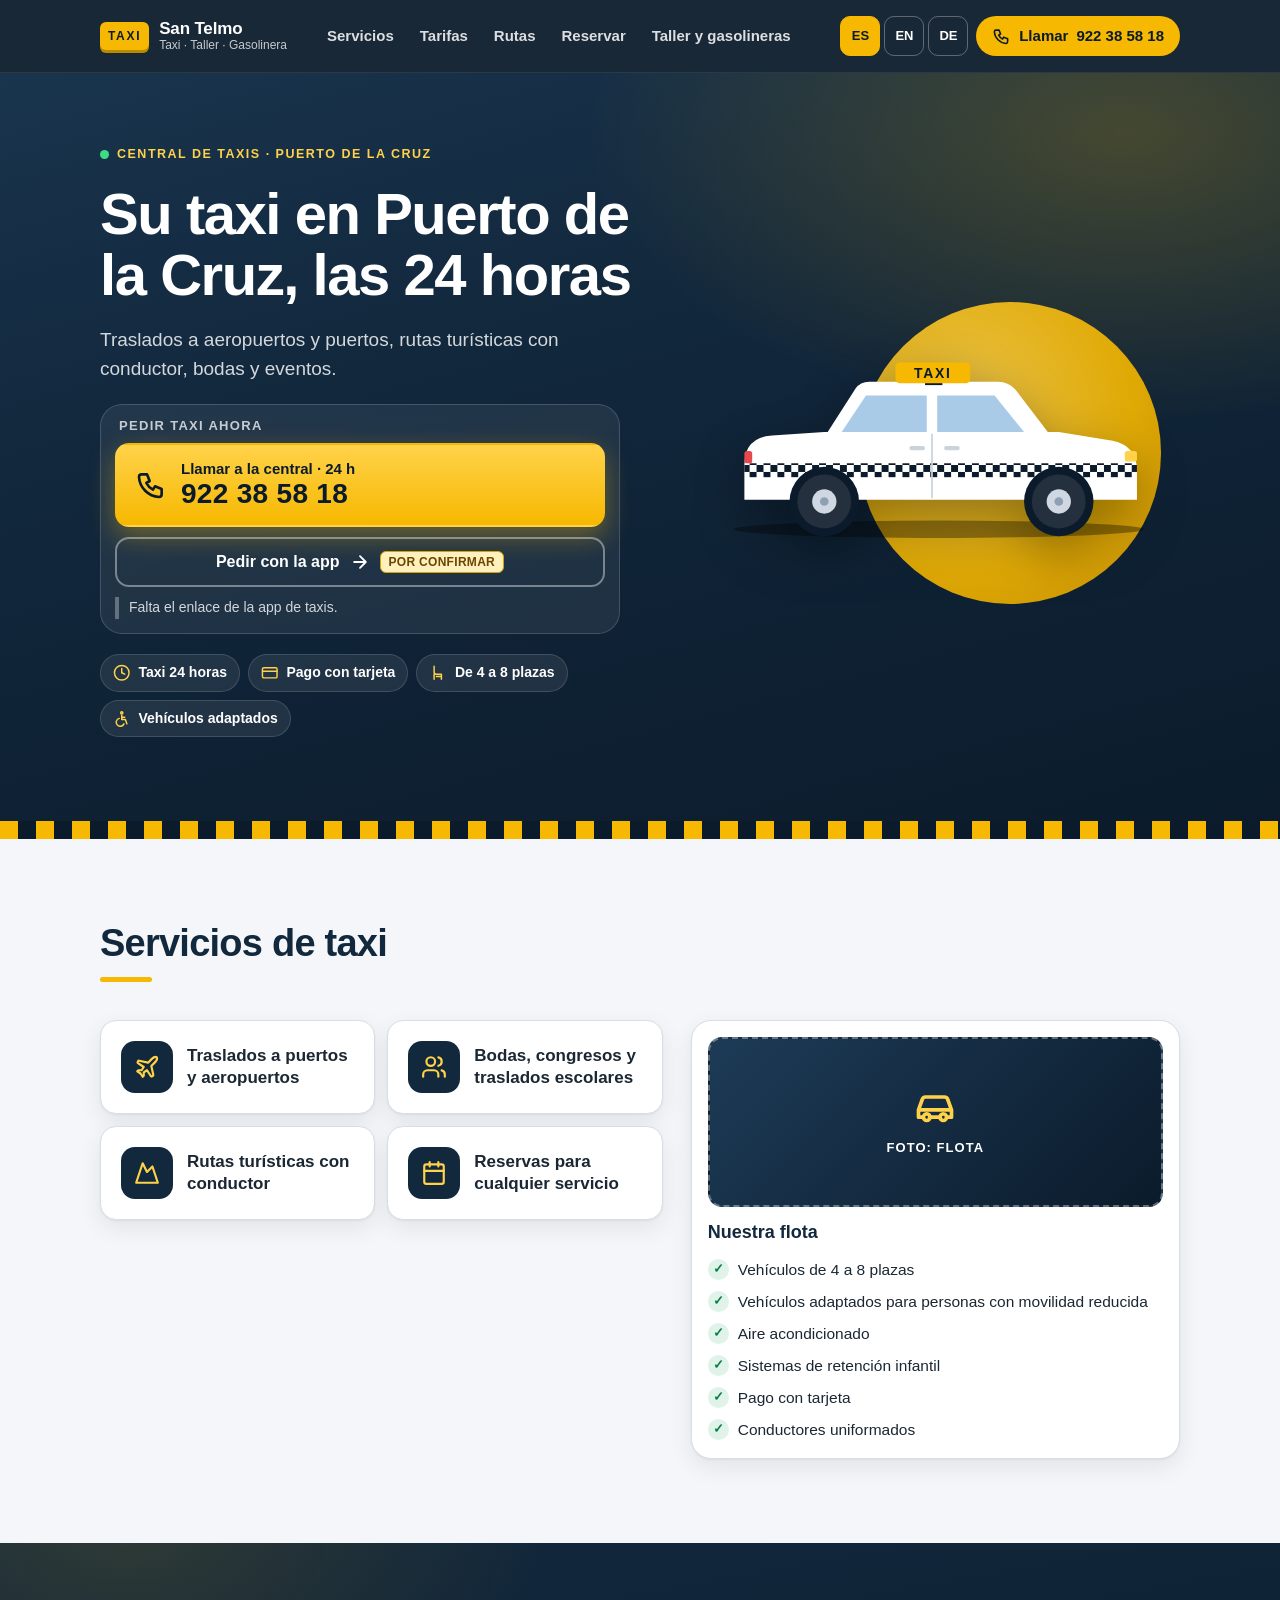
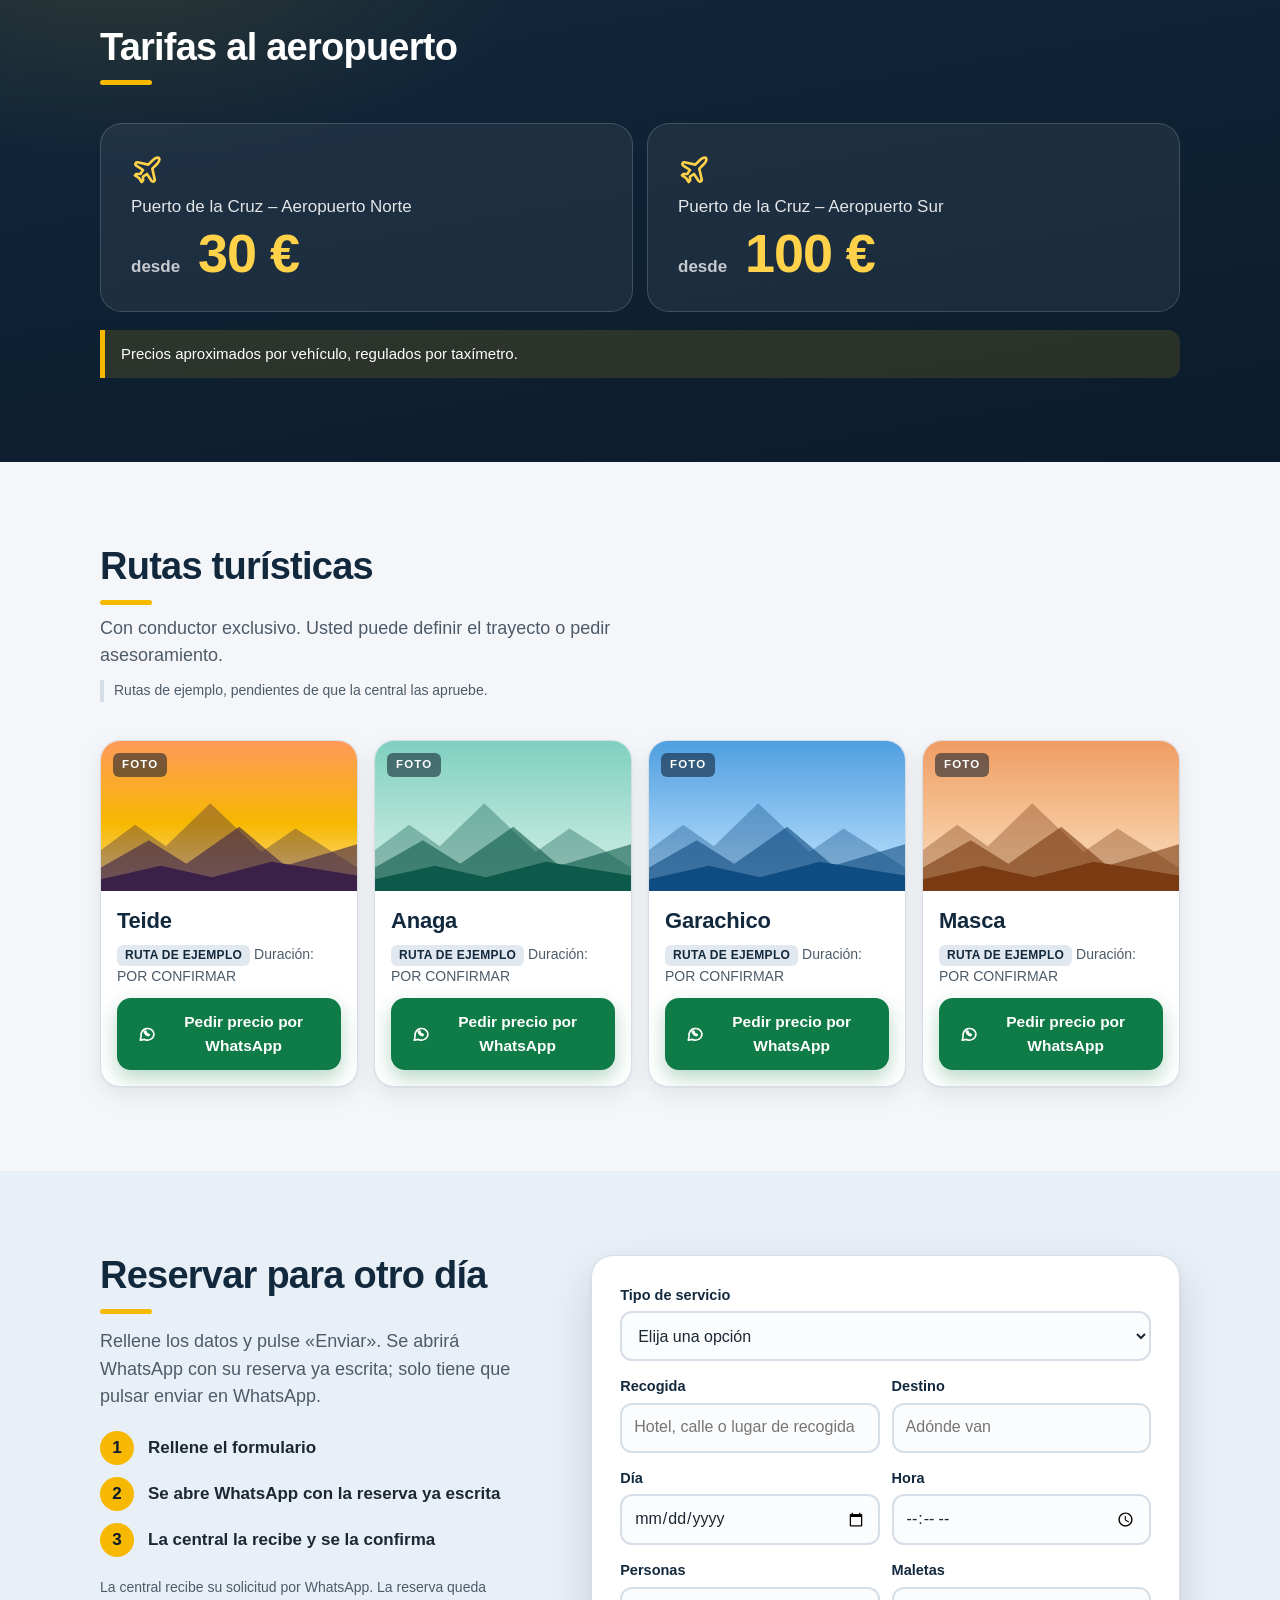
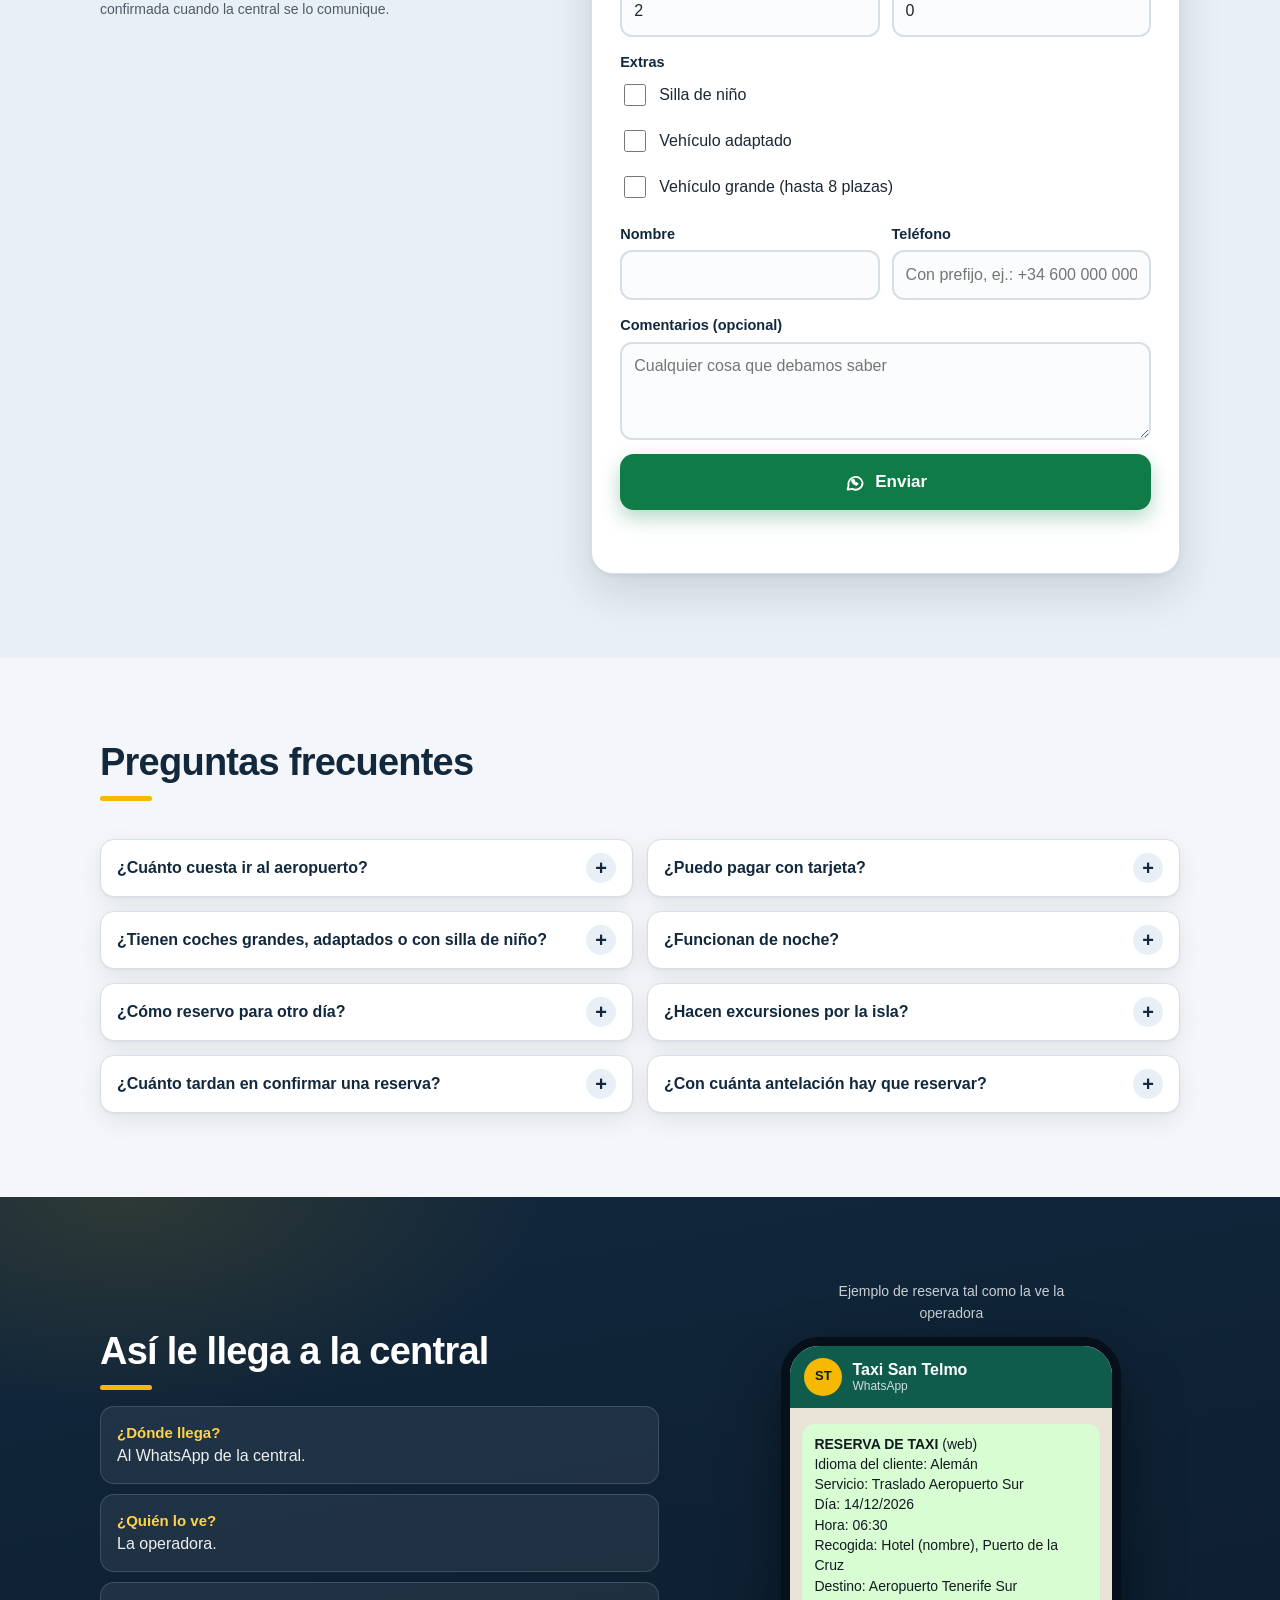
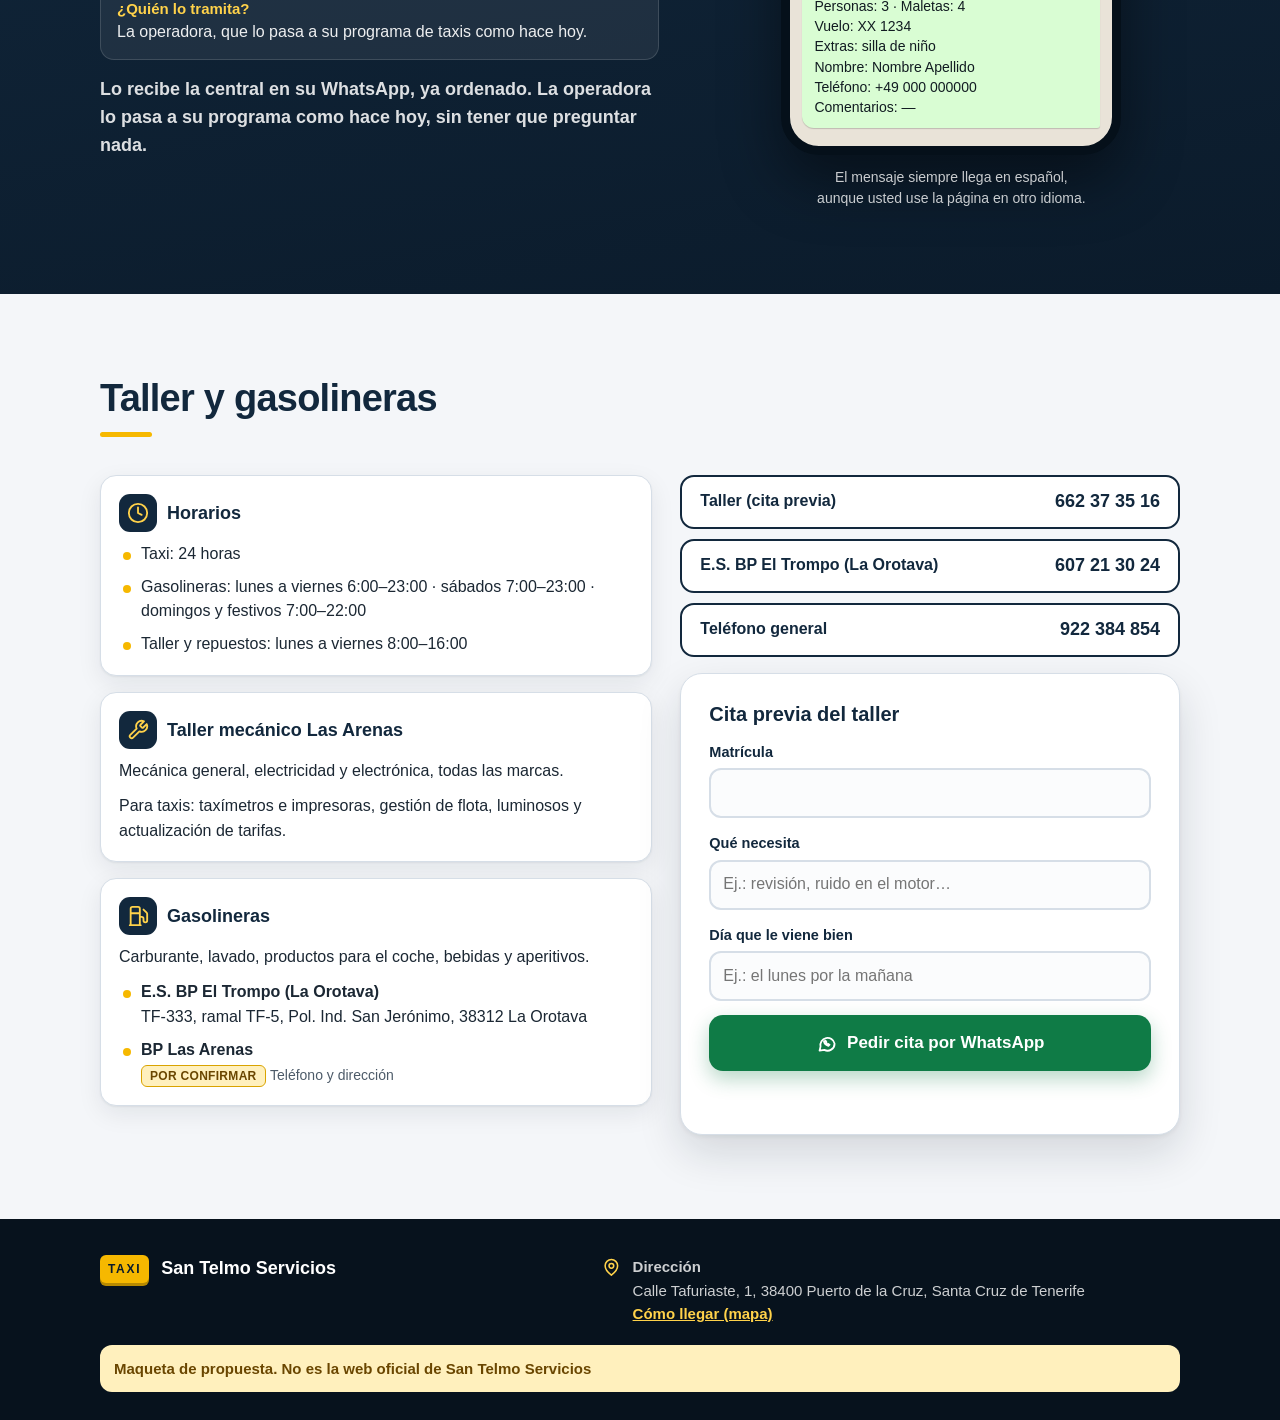
==== commit 4899848c: "Minor improvements" ====
--- a/index.html
+++ b/index.html
@@ -4,228 +4,420 @@
   <meta charset="utf-8">
   <meta name="viewport" content="width=device-width, initial-scale=1, viewport-fit=cover">
   <meta name="robots" content="noindex">
-  <meta name="theme-color" content="#12283d">
+  <meta name="theme-color" content="#0b1b2b">
   <title>San Telmo Servicios</title>
   <link rel="stylesheet" href="styles.css">
 </head>
 <body>
 
-<header class="top">
-  <div class="brand">
-    <h1>San Telmo Servicios</h1>
-    <p data-i="tagline"></p>
-  </div>
-  <div class="langs" role="group" data-i-aria="langLabel">
-    <button type="button" data-lang="es" aria-pressed="true">ES</button>
-    <button type="button" data-lang="en" aria-pressed="false">EN</button>
-    <button type="button" data-lang="de" aria-pressed="false">DE</button>
+<!-- Iconos (sin dependencias): se usan con <svg class="i"><use href="#i-..."></use></svg> -->
+<svg width="0" height="0" style="position:absolute" aria-hidden="true" focusable="false">
+  <defs>
+    <symbol id="i-phone" viewBox="0 0 24 24" fill="none" stroke="currentColor" stroke-width="2" stroke-linecap="round" stroke-linejoin="round"><path d="M5 4h4l2 5-2.5 1.5a11 11 0 0 0 5 5L15 13l5 2v4a2 2 0 0 1-2 2A16 16 0 0 1 3 6a2 2 0 0 1 2-2z"/></symbol>
+    <symbol id="i-chat" viewBox="0 0 24 24" fill="none" stroke="currentColor" stroke-width="2" stroke-linecap="round" stroke-linejoin="round"><path d="M21 12a8 8 0 0 1-11.6 7.1L4 20l1.1-4.6A8 8 0 1 1 21 12z"/><path d="M9 9.5c.3 2 2.5 4.2 5 5l1.3-1.3-1.8-1-.8.7a4 4 0 0 1-1.6-1.6l.7-.8-1-1.8z"/></symbol>
+    <symbol id="i-plane" viewBox="0 0 24 24" fill="none" stroke="currentColor" stroke-width="2" stroke-linecap="round" stroke-linejoin="round"><path d="M17.8 19.2 16 11l3.5-3.5C21 6 21.5 4 21 3c-1-.5-3 0-4.5 1.5L13 8 4.8 6.2c-.5-.1-.9.1-1.1.5l-.3.5c-.2.5-.1 1 .3 1.3L9 12l-2 3H4l-1 1 3 2 2 3 1-1v-3l3-2 3.5 5.3c.3.4.8.5 1.3.3l.5-.2c.4-.3.6-.7.5-1.2z"/></symbol>
+    <symbol id="i-users" viewBox="0 0 24 24" fill="none" stroke="currentColor" stroke-width="2" stroke-linecap="round" stroke-linejoin="round"><path d="M16 21v-2a4 4 0 0 0-4-4H6a4 4 0 0 0-4 4v2"/><circle cx="9" cy="7" r="4"/><path d="M22 21v-2a4 4 0 0 0-3-3.9M16 3.1a4 4 0 0 1 0 7.8"/></symbol>
+    <symbol id="i-mountain" viewBox="0 0 24 24" fill="none" stroke="currentColor" stroke-width="2" stroke-linecap="round" stroke-linejoin="round"><path d="m8 3 4 8 5-5 5 15H2L8 3z"/></symbol>
+    <symbol id="i-calendar" viewBox="0 0 24 24" fill="none" stroke="currentColor" stroke-width="2" stroke-linecap="round" stroke-linejoin="round"><rect x="3" y="4" width="18" height="18" rx="2"/><path d="M16 2v4M8 2v4M3 10h18"/></symbol>
+    <symbol id="i-clock" viewBox="0 0 24 24" fill="none" stroke="currentColor" stroke-width="2" stroke-linecap="round" stroke-linejoin="round"><circle cx="12" cy="12" r="10"/><path d="M12 6v6l4 2"/></symbol>
+    <symbol id="i-card" viewBox="0 0 24 24" fill="none" stroke="currentColor" stroke-width="2" stroke-linecap="round" stroke-linejoin="round"><rect x="2" y="5" width="20" height="14" rx="2"/><path d="M2 10h20"/></symbol>
+    <symbol id="i-seats" viewBox="0 0 24 24" fill="none" stroke="currentColor" stroke-width="2" stroke-linecap="round" stroke-linejoin="round"><path d="M7 3v8a3 3 0 0 0 3 3h7M7 14v7M17 14v7M10 17h7"/></symbol>
+    <symbol id="i-access" viewBox="0 0 24 24" fill="none" stroke="currentColor" stroke-width="2" stroke-linecap="round" stroke-linejoin="round"><circle cx="12" cy="4" r="1.5"/><path d="M12 7v6h5l2 6M12 10h4M8.5 11.5A5.5 5.5 0 1 0 15 19"/></symbol>
+    <symbol id="i-car" viewBox="0 0 24 24" fill="none" stroke="currentColor" stroke-width="2" stroke-linecap="round" stroke-linejoin="round"><path d="M5 17H3v-4l2-5.5A2 2 0 0 1 7 6h10a2 2 0 0 1 2 1.5L21 13v4h-2M3 13h18M9 17h6"/><circle cx="7.5" cy="17" r="1.8"/><circle cx="16.5" cy="17" r="1.8"/></symbol>
+    <symbol id="i-check" viewBox="0 0 24 24" fill="none" stroke="currentColor" stroke-width="2.5" stroke-linecap="round" stroke-linejoin="round"><path d="M20 6 9 17l-5-5"/></symbol>
+    <symbol id="i-pin" viewBox="0 0 24 24" fill="none" stroke="currentColor" stroke-width="2" stroke-linecap="round" stroke-linejoin="round"><path d="M20 10c0 6-8 12-8 12s-8-6-8-12a8 8 0 0 1 16 0z"/><circle cx="12" cy="10" r="3"/></symbol>
+    <symbol id="i-wrench" viewBox="0 0 24 24" fill="none" stroke="currentColor" stroke-width="2" stroke-linecap="round" stroke-linejoin="round"><path d="M14.7 6.3a1 1 0 0 0 0 1.4l1.6 1.6a1 1 0 0 0 1.4 0l3.77-3.77a6 6 0 0 1-7.94 7.94l-6.91 6.91a2.12 2.12 0 0 1-3-3l6.91-6.91a6 6 0 0 1 7.94-7.94l-3.76 3.76z"/></symbol>
+    <symbol id="i-fuel" viewBox="0 0 24 24" fill="none" stroke="currentColor" stroke-width="2" stroke-linecap="round" stroke-linejoin="round"><path d="M3 22h12M4 9h10M14 22V4a2 2 0 0 0-2-2H6a2 2 0 0 0-2 2v18M14 13h2a2 2 0 0 1 2 2v2a2 2 0 0 0 2 2 2 2 0 0 0 2-2V9.83a2 2 0 0 0-.59-1.42L18 5"/></symbol>
+    <symbol id="i-arrow" viewBox="0 0 24 24" fill="none" stroke="currentColor" stroke-width="2.2" stroke-linecap="round" stroke-linejoin="round"><path d="M5 12h14M12 5l7 7-7 7"/></symbol>
+    <symbol id="i-down" viewBox="0 0 24 24" fill="none" stroke="currentColor" stroke-width="2.5" stroke-linecap="round" stroke-linejoin="round"><path d="m6 9 6 6 6-6"/></symbol>
+    <!-- Paisaje de las tarjetas de ruta (sustituye a la foto hasta tener las del cliente) -->
+    <symbol id="art-land" viewBox="0 0 300 120" preserveAspectRatio="none">
+      <path d="M0 120V78l40-26 36 22 52-44 60 50 40-24 72 40v44z" fill="currentColor" opacity=".35"/>
+      <path d="M0 120V96l56-28 44 24 62-38 54 40 84-22v48z" fill="currentColor" opacity=".6"/>
+      <path d="M0 120v-12l70-14 60 12 70-16 100 14v16z" fill="currentColor"/>
+    </symbol>
+  </defs>
+</svg>
+
+<!-- ======================= Cabecera fija ======================= -->
+<header class="top" id="top">
+  <div class="wrap top-in">
+    <a class="logo" href="#ahora" aria-label="San Telmo Servicios">
+      <span class="logo-mark" aria-hidden="true">TAXI</span>
+      <span class="logo-txt">
+        <strong>San Telmo</strong>
+        <small data-i="tagline"></small>
+      </span>
+    </a>
+
+    <nav class="links" aria-label="Menú">
+      <a href="#servicios" data-i="navServices"></a>
+      <a href="#tarifas" data-i="navRates"></a>
+      <a href="#rutas" data-i="navRoutes"></a>
+      <a href="#reservar" data-i="navBook"></a>
+      <a href="#taller" data-i="navShop"></a>
+    </nav>
+
+    <div class="top-tools">
+      <div class="langs" role="group" data-i-aria="langLabel">
+        <button type="button" data-lang="es" aria-pressed="true">ES</button>
+        <button type="button" data-lang="en" aria-pressed="false">EN</button>
+        <button type="button" data-lang="de" aria-pressed="false">DE</button>
+      </div>
+      <a class="nav-call" id="nav-call" href="#">
+        <svg class="i" aria-hidden="true"><use href="#i-phone"/></svg>
+        <span class="nav-call-txt" data-i="navCall"></span>
+        <b id="nav-call-num"></b>
+      </a>
+    </div>
   </div>
 </header>
 
 <main>
 
-  <!-- 2. Pedir taxi ahora -->
-  <section class="card now" id="ahora" aria-labelledby="t-now">
-    <h2 id="t-now" data-i="nowTitle"></h2>
-    <a class="btn btn-call" id="btn-call" href="#">
-      <span class="btn-main" data-i="callBtn"></span>
-      <span class="btn-num" id="call-num"></span>
-    </a>
-    <a class="btn btn-ghost" id="btn-app" href="#">
-      <span data-i="appBtn"></span>
-      <span class="tag tag-pending" id="app-tag" hidden></span>
-    </a>
-    <p class="small note" id="app-note" hidden></p>
-  </section>
-
-  <!-- 3. Reservar para otro día -->
-  <section class="card" id="reservar" aria-labelledby="t-book">
-    <h2 id="t-book" data-i="bookTitle"></h2>
-    <p data-i="bookIntro"></p>
-
-    <form id="form-reserva" novalidate autocomplete="off">
-      <label class="field">
-        <span data-i="fService"></span>
-        <select id="f-service" name="service" data-req="fService"></select>
-      </label>
-
-      <label class="field">
-        <span data-i="fPickup"></span>
-        <input type="text" id="f-pickup" name="pickup" data-req="fPickup" data-i-ph="phPickup">
-      </label>
-
-      <label class="field">
-        <span data-i="fDropoff"></span>
-        <input type="text" id="f-dropoff" name="dropoff" data-req="fDropoff" data-i-ph="phDropoff">
-      </label>
-
-      <div class="row2">
+  <!-- ======================= Portada: pedir taxi ahora ======================= -->
+  <section class="hero" id="ahora" aria-labelledby="t-hero">
+    <div class="wrap hero-in">
+      <p class="eyebrow hero-eyebrow"><span class="dot" aria-hidden="true"></span><span data-i="heroEyebrow"></span></p>
+      <h1 id="t-hero" class="hero-title" data-i="heroTitle"></h1>
+
+      <div class="now" role="group" aria-labelledby="t-now">
+        <h2 id="t-now" class="now-title" data-i="nowTitle"></h2>
+        <a class="btn btn-call" id="btn-call" href="#">
+          <svg class="i i-lg" aria-hidden="true"><use href="#i-phone"/></svg>
+          <span class="btn-txt">
+            <span class="btn-main" data-i="callBtn"></span>
+            <span class="btn-num" id="call-num"></span>
+          </span>
+        </a>
+        <a class="btn btn-ghost" id="btn-app" href="#">
+          <span data-i="appBtn"></span>
+          <svg class="i" aria-hidden="true"><use href="#i-arrow"/></svg>
+          <span class="tag tag-pending" id="app-tag" hidden></span>
+        </a>
+        <p class="small note" id="app-note" hidden></p>
+      </div>
+
+      <p class="hero-sub" data-i="heroSub"></p>
+
+      <ul class="badges">
+        <li><svg class="i" aria-hidden="true"><use href="#i-clock"/></svg><span data-i="badge24"></span></li>
+        <li><svg class="i" aria-hidden="true"><use href="#i-card"/></svg><span data-i="badgeCard"></span></li>
+        <li><svg class="i" aria-hidden="true"><use href="#i-seats"/></svg><span data-i="badgeSeats"></span></li>
+        <li><svg class="i" aria-hidden="true"><use href="#i-access"/></svg><span data-i="badgeAdapted"></span></li>
+      </ul>
+
+      <div class="hero-art" aria-hidden="true">
+        <span class="sun"></span>
+        <svg viewBox="0 0 560 250" class="taxi-art" focusable="false">
+          <defs>
+            <pattern id="chk" width="16" height="16" patternUnits="userSpaceOnUse">
+              <rect width="8" height="8" fill="#0b1b2b"/><rect x="8" y="8" width="8" height="8" fill="#0b1b2b"/>
+            </pattern>
+          </defs>
+          <ellipse cx="282" cy="226" rx="236" ry="10" fill="rgba(0,0,0,.35)"/>
+          <!-- cabina -->
+          <path d="M150 120 L186 64 Q191 56 202 56 H350 Q362 56 370 65 L412 120 Z" fill="#fff"/>
+          <path d="M170 114 L198 72 H268 V114 Z" fill="#a9cbe8"/>
+          <path d="M280 72 H346 L380 114 H280 Z" fill="#a9cbe8"/>
+          <!-- carrocería -->
+          <path d="M58 152 Q58 120 90 118 L150 114 H420 L482 124 Q510 130 510 158 V192 H58 Z" fill="#fff"/>
+          <rect x="58" y="150" width="452" height="16" fill="url(#chk)"/>
+          <path d="M274 116 V190" stroke="#c9d3de" stroke-width="2"/>
+          <rect x="248" y="130" width="18" height="5" rx="2.5" fill="#c9d3de"/>
+          <rect x="288" y="130" width="18" height="5" rx="2.5" fill="#c9d3de"/>
+          <!-- luces -->
+          <rect x="496" y="136" width="14" height="12" rx="3" fill="#ffd24a"/>
+          <rect x="58" y="136" width="9" height="14" rx="3" fill="#e5484d"/>
+          <!-- rótulo del techo -->
+          <rect x="266" y="54" width="20" height="6" fill="#0b1b2b"/>
+          <rect x="232" y="34" width="86" height="24" rx="5" fill="#f6b800"/>
+          <text x="275" y="52" text-anchor="middle" font-family="-apple-system, Arial, sans-serif" font-weight="800" font-size="16" letter-spacing="2" fill="#0b1b2b">TAXI</text>
+          <!-- ruedas -->
+          <circle cx="150" cy="194" r="40" fill="#0b1b2b"/>
+          <circle cx="420" cy="194" r="40" fill="#0b1b2b"/>
+          <circle cx="150" cy="194" r="31" fill="#24303d"/>
+          <circle cx="420" cy="194" r="31" fill="#24303d"/>
+          <circle cx="150" cy="194" r="14" fill="#cfd8e2"/>
+          <circle cx="420" cy="194" r="14" fill="#cfd8e2"/>
+          <circle cx="150" cy="194" r="5" fill="#8fa0b2"/>
+          <circle cx="420" cy="194" r="5" fill="#8fa0b2"/>
+        </svg>
+      </div>
+    </div>
+    <div class="checker" aria-hidden="true"></div>
+  </section>
+
+  <!-- ======================= Servicios de taxi ======================= -->
+  <section class="section" id="servicios" aria-labelledby="t-serv">
+    <div class="wrap">
+      <header class="sec-head">
+        <h2 id="t-serv" data-i="servicesTitle"></h2>
+      </header>
+      <div class="two">
+        <ul class="svc-grid" id="services-list"></ul>
+        <div class="fleet">
+          <div class="foto foto-wide" role="img">
+            <svg class="i i-xl" aria-hidden="true"><use href="#i-car"/></svg>
+            <span class="foto-label" data-i="photoFleet"></span>
+          </div>
+          <h3 data-i="fleetTitle"></h3>
+          <ul class="chips" id="fleet-list"></ul>
+        </div>
+      </div>
+    </div>
+  </section>
+
+  <!-- ======================= Tarifas ======================= -->
+  <section class="section section-dark" id="tarifas" aria-labelledby="t-rates">
+    <div class="wrap">
+      <header class="sec-head">
+        <h2 id="t-rates" data-i="ratesTitle"></h2>
+      </header>
+      <div class="rates">
+        <div class="rate">
+          <svg class="i i-lg" aria-hidden="true"><use href="#i-plane"/></svg>
+          <span class="rate-route" data-i="rateNorth"></span>
+          <strong class="rate-price"><small data-i="from"></small> 30 €</strong>
+        </div>
+        <div class="rate">
+          <svg class="i i-lg" aria-hidden="true"><use href="#i-plane"/></svg>
+          <span class="rate-route" data-i="rateSouth"></span>
+          <strong class="rate-price"><small data-i="from"></small> 100 €</strong>
+        </div>
+      </div>
+      <p class="notice" data-i="ratesNotice"></p>
+    </div>
+  </section>
+
+  <!-- ======================= Rutas turísticas ======================= -->
+  <section class="section" id="rutas" aria-labelledby="t-routes">
+    <div class="wrap">
+      <header class="sec-head">
+        <h2 id="t-routes" data-i="routesTitle"></h2>
+        <p class="lead" data-i="routesIntro"></p>
+        <p class="small note" data-i="routesSample"></p>
+      </header>
+      <div class="routes" id="routes-list"></div>
+    </div>
+  </section>
+
+  <!-- ======================= Reservar para otro día ======================= -->
+  <section class="section section-tint" id="reservar" aria-labelledby="t-book">
+    <div class="wrap book">
+      <div class="book-side">
+        <h2 id="t-book" data-i="bookTitle"></h2>
+        <p class="lead" data-i="bookIntro"></p>
+        <ol class="steps">
+          <li><span class="step-n">1</span><span data-i="step1"></span></li>
+          <li><span class="step-n">2</span><span data-i="step2"></span></li>
+          <li><span class="step-n">3</span><span data-i="step3"></span></li>
+        </ol>
+        <p class="small" data-i="bookNote"></p>
+      </div>
+
+      <form id="form-reserva" class="panel" novalidate autocomplete="off">
         <label class="field">
-          <span data-i="fDate"></span>
-          <input type="date" id="f-date" name="date" data-req="fDate">
+          <span data-i="fService"></span>
+          <select id="f-service" name="service" data-req="fService"></select>
         </label>
+
+        <div class="row2 row2-wide">
+          <label class="field">
+            <span data-i="fPickup"></span>
+            <input type="text" id="f-pickup" name="pickup" data-req="fPickup" data-i-ph="phPickup">
+          </label>
+          <label class="field">
+            <span data-i="fDropoff"></span>
+            <input type="text" id="f-dropoff" name="dropoff" data-req="fDropoff" data-i-ph="phDropoff">
+          </label>
+        </div>
+
+        <div class="row2">
+          <label class="field">
+            <span data-i="fDate"></span>
+            <input type="date" id="f-date" name="date" data-req="fDate">
+          </label>
+          <label class="field">
+            <span data-i="fTime"></span>
+            <input type="time" id="f-time" name="time" data-req="fTime">
+          </label>
+        </div>
+
+        <div class="row2">
+          <label class="field">
+            <span data-i="fPeople"></span>
+            <input type="number" id="f-people" name="people" min="1" step="1" inputmode="numeric" value="2" data-req="fPeople">
+          </label>
+          <label class="field">
+            <span data-i="fBags"></span>
+            <input type="number" id="f-bags" name="bags" min="0" step="1" inputmode="numeric" value="0">
+          </label>
+        </div>
+
+        <label class="field" id="flight-field" hidden>
+          <span data-i="fFlight"></span>
+          <input type="text" id="f-flight" name="flight" data-i-ph="phFlight" autocapitalize="characters">
+        </label>
+
+        <fieldset class="field extras">
+          <legend data-i="fExtras"></legend>
+          <label class="check"><input type="checkbox" name="extras" value="seat"><span data-i="extras.seat"></span></label>
+          <label class="check"><input type="checkbox" name="extras" value="adapted"><span data-i="extras.adapted"></span></label>
+          <label class="check"><input type="checkbox" name="extras" value="large"><span data-i="extras.large"></span></label>
+        </fieldset>
+
+        <div class="row2 row2-wide">
+          <label class="field">
+            <span data-i="fName"></span>
+            <input type="text" id="f-name" name="name" data-req="fName" autocomplete="name">
+          </label>
+          <label class="field">
+            <span data-i="fPhone"></span>
+            <input type="tel" id="f-phone" name="phone" data-req="fPhone" data-i-ph="phPhone" autocomplete="tel">
+          </label>
+        </div>
+
         <label class="field">
-          <span data-i="fTime"></span>
-          <input type="time" id="f-time" name="time" data-req="fTime">
+          <span data-i="fComments"></span>
+          <textarea id="f-comments" name="comments" rows="3" data-i-ph="phComments"></textarea>
         </label>
-      </div>
-
-      <div class="row2">
-        <label class="field">
-          <span data-i="fPeople"></span>
-          <input type="number" id="f-people" name="people" min="1" step="1" inputmode="numeric" value="2" data-req="fPeople">
-        </label>
-        <label class="field">
-          <span data-i="fBags"></span>
-          <input type="number" id="f-bags" name="bags" min="0" step="1" inputmode="numeric" value="0">
-        </label>
-      </div>
-
-      <label class="field" id="flight-field" hidden>
-        <span data-i="fFlight"></span>
-        <input type="text" id="f-flight" name="flight" data-i-ph="phFlight" autocapitalize="characters">
-      </label>
-
-      <fieldset class="field extras">
-        <legend data-i="fExtras"></legend>
-        <label class="check"><input type="checkbox" name="extras" value="seat"><span data-i="extras.seat"></span></label>
-        <label class="check"><input type="checkbox" name="extras" value="adapted"><span data-i="extras.adapted"></span></label>
-        <label class="check"><input type="checkbox" name="extras" value="large"><span data-i="extras.large"></span></label>
-      </fieldset>
-
-      <label class="field">
-        <span data-i="fName"></span>
-        <input type="text" id="f-name" name="name" data-req="fName" autocomplete="name">
-      </label>
-
-      <label class="field">
-        <span data-i="fPhone"></span>
-        <input type="tel" id="f-phone" name="phone" data-req="fPhone" data-i-ph="phPhone" autocomplete="tel">
-      </label>
-
-      <label class="field">
-        <span data-i="fComments"></span>
-        <textarea id="f-comments" name="comments" rows="3" data-i-ph="phComments"></textarea>
-      </label>
-
-      <button type="submit" class="btn btn-wa" data-i="submit"></button>
-      <p class="small status" id="form-status" role="status" aria-live="polite"></p>
-      <p class="small" data-i="bookNote"></p>
-    </form>
-  </section>
-
-  <!-- 4. Servicios de taxi -->
-  <section class="card" id="servicios" aria-labelledby="t-serv">
-    <h2 id="t-serv" data-i="servicesTitle"></h2>
-    <ul class="list" id="services-list"></ul>
-    <div class="foto foto-wide" data-i="photoFleet" role="img"></div>
-    <h3 data-i="fleetTitle"></h3>
-    <ul class="chips" id="fleet-list"></ul>
-  </section>
-
-  <!-- 5. Tarifas al aeropuerto -->
-  <section class="card" id="tarifas" aria-labelledby="t-rates">
-    <h2 id="t-rates" data-i="ratesTitle"></h2>
-    <div class="rate">
-      <span data-i="rateNorth"></span>
-      <strong><small data-i="from"></small> 30 €</strong>
-    </div>
-    <div class="rate">
-      <span data-i="rateSouth"></span>
-      <strong><small data-i="from"></small> 100 €</strong>
-    </div>
-    <p class="small notice" data-i="ratesNotice"></p>
-  </section>
-
-  <!-- 6. Rutas turísticas -->
-  <section class="card" id="rutas" aria-labelledby="t-routes">
-    <h2 id="t-routes" data-i="routesTitle"></h2>
-    <p data-i="routesIntro"></p>
-    <p class="small note" data-i="routesSample"></p>
-    <div class="routes" id="routes-list"></div>
-  </section>
-
-  <!-- 7. Preguntas frecuentes -->
-  <section class="card" id="faq" aria-labelledby="t-faq">
-    <h2 id="t-faq" data-i="faqTitle"></h2>
-    <div id="faq-list"></div>
-  </section>
-
-  <!-- 8. Así le llega a la central -->
-  <section class="card" id="central" aria-labelledby="t-central">
-    <h2 id="t-central" data-i="centralTitle"></h2>
-    <dl class="qa" id="central-qa"></dl>
-    <p class="strong" data-i="centralLine"></p>
-    <p class="small" data-i="centralExample"></p>
-    <div class="wa-phone">
-      <div class="wa-bubble" id="wa-example" translate="no" lang="es"></div>
-    </div>
-    <p class="small note" data-i="centralSpanish"></p>
-  </section>
-
-  <!-- 9. Taller y gasolineras -->
-  <section class="card" id="taller" aria-labelledby="t-shop">
-    <h2 id="t-shop" data-i="shopTitle"></h2>
-
-    <h3 data-i="hoursTitle"></h3>
-    <ul class="list">
-      <li data-i="hoursTaxi"></li>
-      <li data-i="hoursStations"></li>
-      <li data-i="hoursWorkshop"></li>
-    </ul>
-
-    <h3 data-i="workshopName"></h3>
-    <p data-i="workshopServices"></p>
-    <p data-i="workshopTaxis"></p>
-
-    <h3 data-i="stationsName"></h3>
-    <p data-i="stationsServices"></p>
-    <ul class="list">
-      <li><strong data-i="stationTrompo"></strong><br><span id="trompo-addr"></span></li>
-      <li><strong data-i="stationLasArenas"></strong><br>
-        <span class="tag tag-pending" data-i="pending"></span>
-        <span class="small" data-i="stationLasArenasNote"></span></li>
-    </ul>
-
-    <div class="phones">
-      <a class="btn btn-ghost" id="tel-workshop" href="#"><span data-i="phoneWorkshop"></span><span class="btn-num" id="tel-workshop-num"></span></a>
-      <a class="btn btn-ghost" id="tel-trompo" href="#"><span data-i="stationTrompo"></span><span class="btn-num" id="tel-trompo-num"></span></a>
-      <a class="btn btn-ghost" id="tel-general" href="#"><span data-i="phoneGeneral"></span><span class="btn-num" id="tel-general-num"></span></a>
-    </div>
-
-    <h3 data-i="apptTitle"></h3>
-    <form id="form-cita" novalidate autocomplete="off">
-      <label class="field">
-        <span data-i="fPlate"></span>
-        <input type="text" id="c-plate" name="plate" data-req="fPlate" autocapitalize="characters">
-      </label>
-      <label class="field">
-        <span data-i="fNeed"></span>
-        <input type="text" id="c-need" name="need" data-req="fNeed" data-i-ph="phNeed">
-      </label>
-      <label class="field">
-        <span data-i="fDay"></span>
-        <input type="text" id="c-day" name="day" data-req="fDay" data-i-ph="phDay">
-      </label>
-      <button type="submit" class="btn btn-wa" data-i="apptBtn"></button>
-      <p class="small status" id="cita-status" role="status" aria-live="polite"></p>
-    </form>
+
+        <button type="submit" class="btn btn-wa">
+          <svg class="i" aria-hidden="true"><use href="#i-chat"/></svg>
+          <span data-i="submit"></span>
+        </button>
+        <p class="small status" id="form-status" role="status" aria-live="polite"></p>
+      </form>
+    </div>
+  </section>
+
+  <!-- ======================= Preguntas frecuentes ======================= -->
+  <section class="section" id="faq" aria-labelledby="t-faq">
+    <div class="wrap">
+      <header class="sec-head">
+        <h2 id="t-faq" data-i="faqTitle"></h2>
+      </header>
+      <div class="faq-list" id="faq-list"></div>
+    </div>
+  </section>
+
+  <!-- ======================= Así le llega a la central ======================= -->
+  <section class="section section-dark" id="central" aria-labelledby="t-central">
+    <div class="wrap central">
+      <div class="central-text">
+        <h2 id="t-central" data-i="centralTitle"></h2>
+        <dl class="qa" id="central-qa"></dl>
+        <p class="lead strong" data-i="centralLine"></p>
+      </div>
+
+      <div class="central-demo">
+        <p class="small cap" data-i="centralExample"></p>
+        <div class="phone">
+          <div class="phone-top">
+            <span class="avatar" aria-hidden="true">ST</span>
+            <span class="phone-name"><b data-i="waChatName"></b><small>WhatsApp</small></span>
+          </div>
+          <div class="phone-body">
+            <div class="wa-bubble" id="wa-example" translate="no" lang="es"></div>
+          </div>
+        </div>
+        <p class="small cap" data-i="centralSpanish"></p>
+      </div>
+    </div>
+  </section>
+
+  <!-- ======================= Taller y gasolineras ======================= -->
+  <section class="section" id="taller" aria-labelledby="t-shop">
+    <div class="wrap">
+      <header class="sec-head">
+        <h2 id="t-shop" data-i="shopTitle"></h2>
+      </header>
+
+      <div class="shop">
+        <div class="shop-cards">
+          <article class="mini">
+            <h3><svg class="i" aria-hidden="true"><use href="#i-clock"/></svg><span data-i="hoursTitle"></span></h3>
+            <ul class="list">
+              <li data-i="hoursTaxi"></li>
+              <li data-i="hoursStations"></li>
+              <li data-i="hoursWorkshop"></li>
+            </ul>
+          </article>
+
+          <article class="mini">
+            <h3><svg class="i" aria-hidden="true"><use href="#i-wrench"/></svg><span data-i="workshopName"></span></h3>
+            <p data-i="workshopServices"></p>
+            <p data-i="workshopTaxis"></p>
+          </article>
+
+          <article class="mini">
+            <h3><svg class="i" aria-hidden="true"><use href="#i-fuel"/></svg><span data-i="stationsName"></span></h3>
+            <p data-i="stationsServices"></p>
+            <ul class="list">
+              <li><strong data-i="stationTrompo"></strong><br><span id="trompo-addr"></span></li>
+              <li><strong data-i="stationLasArenas"></strong><br>
+                <span class="tag tag-pending" data-i="pending"></span>
+                <span class="small" data-i="stationLasArenasNote"></span></li>
+            </ul>
+          </article>
+        </div>
+
+        <div class="shop-side">
+          <div class="phones">
+            <a class="btn btn-ghost" id="tel-workshop" href="#"><span data-i="phoneWorkshop"></span><span class="btn-num" id="tel-workshop-num"></span></a>
+            <a class="btn btn-ghost" id="tel-trompo" href="#"><span data-i="stationTrompo"></span><span class="btn-num" id="tel-trompo-num"></span></a>
+            <a class="btn btn-ghost" id="tel-general" href="#"><span data-i="phoneGeneral"></span><span class="btn-num" id="tel-general-num"></span></a>
+          </div>
+
+          <form id="form-cita" class="panel" novalidate autocomplete="off">
+            <h3 data-i="apptTitle"></h3>
+            <label class="field">
+              <span data-i="fPlate"></span>
+              <input type="text" id="c-plate" name="plate" data-req="fPlate" autocapitalize="characters">
+            </label>
+            <label class="field">
+              <span data-i="fNeed"></span>
+              <input type="text" id="c-need" name="need" data-req="fNeed" data-i-ph="phNeed">
+            </label>
+            <label class="field">
+              <span data-i="fDay"></span>
+              <input type="text" id="c-day" name="day" data-req="fDay" data-i-ph="phDay">
+            </label>
+            <button type="submit" class="btn btn-wa">
+              <svg class="i" aria-hidden="true"><use href="#i-chat"/></svg>
+              <span data-i="apptBtn"></span>
+            </button>
+            <p class="small status" id="cita-status" role="status" aria-live="polite"></p>
+          </form>
+        </div>
+      </div>
+    </div>
   </section>
 
 </main>
 
-<!-- 10. Pie -->
+<!-- ======================= Pie ======================= -->
 <footer class="foot">
-  <p><strong data-i="footAddress"></strong><br><span id="foot-address"></span></p>
-  <p><a id="foot-map" href="#" target="_blank" rel="noopener"><span data-i="footMap"></span></a></p>
-  <p class="disclaimer" data-i="footDisclaimer"></p>
+  <div class="wrap foot-in">
+    <div class="foot-brand">
+      <span class="logo-mark" aria-hidden="true">TAXI</span>
+      <strong>San Telmo Servicios</strong>
+    </div>
+    <p class="foot-addr">
+      <svg class="i" aria-hidden="true"><use href="#i-pin"/></svg>
+      <span><strong data-i="footAddress"></strong><br><span id="foot-address"></span><br>
+      <a id="foot-map" href="#" target="_blank" rel="noopener"><span data-i="footMap"></span></a></span>
+    </p>
+    <p class="disclaimer" data-i="footDisclaimer"></p>
+  </div>
 </footer>
 
 <!-- Barra fija (móvil): Llamar · WhatsApp · Reservar -->
 <nav class="bar" aria-label="Acciones rápidas">
-  <a class="bar-call" id="bar-call" href="#"><span data-i="barCall"></span></a>
-  <a class="bar-wa" id="bar-wa" href="#"><span data-i="barWa"></span></a>
-  <a class="bar-book" id="bar-book" href="#reservar"><span data-i="barBook"></span></a>
+  <a class="bar-call" id="bar-call" href="#"><svg class="i" aria-hidden="true"><use href="#i-phone"/></svg><span data-i="barCall"></span></a>
+  <a class="bar-wa" id="bar-wa" href="#"><svg class="i" aria-hidden="true"><use href="#i-chat"/></svg><span data-i="barWa"></span></a>
+  <a class="bar-book" id="bar-book" href="#reservar"><svg class="i" aria-hidden="true"><use href="#i-calendar"/></svg><span data-i="barBook"></span></a>
 </nav>
 
 <div class="toast" id="toast" role="status" aria-live="polite" hidden></div>
--- a/styles.css
+++ b/styles.css
@@ -1,19 +1,26 @@
-/* San Telmo Servicios — maqueta. Móvil primero (se comprueba a 375 px). */
+/* San Telmo Servicios — maqueta. Móvil primero (se comprueba a 375 px) y
+   adaptada a tableta y escritorio. Sin fuentes ni librerías externas. */
 :root {
+  --ink: #0b1b2b;
   --navy: #12283d;
   --navy-2: #1d3b57;
   --yellow: #f6b800;
+  --yellow-2: #ffd24a;
   --green: #0f7b46;
-  --bg: #eef1f5;
+  --green-2: #0b6339;
+  --bg: #f4f6f9;
+  --tint: #e9eff6;
   --card: #ffffff;
   --text: #1b2733;
   --muted: #4d5b69;
-  --line: #ccd5de;
+  --line: #d6dee7;
   --danger: #b3261e;
   --pending-bg: #fff0bd;
   --pending-text: #6a4600;
   --pending-line: #d9a300;
-  --radius: 14px;
+  --radius: 16px;
+  --shadow: 0 1px 2px rgba(11, 27, 43, .06), 0 8px 24px rgba(11, 27, 43, .08);
+  --shadow-lg: 0 2px 4px rgba(11, 27, 43, .06), 0 18px 44px rgba(11, 27, 43, .14);
   color-scheme: light;
 }
 
@@ -21,241 +28,378 @@
 
 html {
   scroll-behavior: smooth;
+  scroll-padding-top: 76px;
   scroll-padding-bottom: 96px; /* que la barra fija no tape el campo enfocado */
   -webkit-text-size-adjust: 100%;
 }
 @media (prefers-reduced-motion: reduce) {
   html { scroll-behavior: auto; }
+  * { animation: none !important; transition: none !important; }
 }
 
 body {
   margin: 0;
   background: var(--bg);
   color: var(--text);
-  font: 16px/1.5 -apple-system, BlinkMacSystemFont, "Segoe UI", Roboto, "Helvetica Neue", Arial, sans-serif;
+  font: 16px/1.55 -apple-system, BlinkMacSystemFont, "SF Pro Text", "Segoe UI", Roboto, "Helvetica Neue", Arial, sans-serif;
   padding-bottom: calc(76px + env(safe-area-inset-bottom));
-}
-
-h1, h2, h3, p, ul, dl, dd { margin: 0; }
+  overflow-x: hidden;
+}
+
+h1, h2, h3, p, ul, ol, dl, dd { margin: 0; }
+ul, ol { padding: 0; }
 a { color: var(--navy-2); }
 :focus-visible { outline: 3px solid var(--yellow); outline-offset: 2px; }
 
-/* ---------- Cabecera ---------- */
+.wrap { width: 100%; max-width: 1120px; margin: 0 auto; padding: 0 20px; }
+.i { width: 1.25em; height: 1.25em; flex: none; }
+.i-lg { width: 32px; height: 32px; }
+.i-xl { width: 44px; height: 44px; }
+
+/* ---------- Cabecera fija ---------- */
 .top {
-  background: var(--navy);
+  position: sticky; top: 0; z-index: 30;
+  background: rgba(11, 27, 43, .94);
+  -webkit-backdrop-filter: blur(10px); backdrop-filter: blur(10px);
   color: #fff;
-  padding: 10px 16px;
-  padding-top: calc(10px + env(safe-area-inset-top));
-  display: flex;
-  align-items: center;
-  justify-content: space-between;
-  gap: 12px;
-}
-.brand h1 { font-size: 18px; line-height: 1.2; }
-.brand p { font-size: 13px; opacity: .85; }
-.langs { display: flex; gap: 6px; flex: none; }
+  padding-top: env(safe-area-inset-top);
+  border-bottom: 1px solid rgba(255, 255, 255, .08);
+}
+.top-in { display: flex; align-items: center; gap: 16px; min-height: 64px; }
+.logo { display: flex; align-items: center; gap: 10px; color: #fff; text-decoration: none; min-width: 0; }
+.logo-mark {
+  background: var(--yellow); color: var(--ink);
+  font-weight: 900; font-size: 12px; letter-spacing: .14em;
+  padding: 5px 8px 4px; border-radius: 6px;
+  box-shadow: 0 3px 0 #b88a00;
+  flex: none;
+}
+.logo-txt { display: grid; line-height: 1.15; min-width: 0; }
+.logo-txt strong { font-size: 17px; font-weight: 800; letter-spacing: -.01em; white-space: nowrap; }
+.logo-txt small { display: none; font-size: 12px; opacity: .75; }
+
+.links { display: none; margin-left: 12px; gap: 2px; }
+.links a {
+  color: rgba(255, 255, 255, .85); text-decoration: none; font-weight: 600; font-size: 15px;
+  padding: 8px 12px; border-radius: 10px; transition: background .15s, color .15s;
+}
+.links a:hover { background: rgba(255, 255, 255, .1); color: #fff; }
+
+.top-tools { margin-left: auto; display: flex; align-items: center; gap: 8px; }
+.langs { display: flex; gap: 4px; flex: none; }
 .langs button {
-  min-width: 44px; min-height: 44px;
-  border: 2px solid rgba(255, 255, 255, .45);
-  background: transparent;
+  min-width: 40px; min-height: 40px;
+  border: 1.5px solid rgba(255, 255, 255, .3);
+  background: transparent; color: #fff;
+  border-radius: 10px; font: inherit; font-weight: 700; font-size: 13px; cursor: pointer;
+  transition: background .15s;
+}
+.langs button:hover { background: rgba(255, 255, 255, .12); }
+.langs button[aria-pressed="true"] { background: var(--yellow); border-color: var(--yellow); color: var(--ink); }
+
+.nav-call {
+  display: inline-flex; align-items: center; gap: 8px;
+  min-height: 40px; padding: 0 12px;
+  background: var(--yellow); color: var(--ink);
+  border-radius: 999px; font-weight: 800; font-size: 15px; text-decoration: none;
+  transition: transform .15s, background .15s;
+}
+.nav-call:hover { background: var(--yellow-2); transform: translateY(-1px); }
+.nav-call-txt, .nav-call b { display: none; }
+
+/* ---------- Botones ---------- */
+.btn {
+  display: flex; align-items: center; justify-content: center; gap: 10px;
+  width: 100%; min-height: 54px; padding: 10px 18px;
+  border-radius: 14px; border: 2px solid transparent;
+  font: inherit; font-weight: 700; text-align: center; text-decoration: none; cursor: pointer;
+  transition: transform .15s, box-shadow .15s, background .15s;
+}
+.btn:hover { transform: translateY(-1px); }
+.btn-call {
+  background: linear-gradient(180deg, var(--yellow-2), var(--yellow));
+  color: var(--ink);
+  min-height: 84px; justify-content: flex-start; padding: 12px 18px; gap: 14px;
+  box-shadow: 0 10px 26px rgba(246, 184, 0, .35);
+}
+.btn-call:hover { box-shadow: 0 14px 32px rgba(246, 184, 0, .5); }
+.btn-txt { display: grid; text-align: left; line-height: 1.15; }
+.btn-call .btn-main { font-size: 15px; font-weight: 700; }
+.btn-call .btn-num { font-size: 28px; font-weight: 900; letter-spacing: .3px; }
+.btn-ghost { background: #fff; color: var(--navy); border-color: var(--navy); }
+.btn-ghost:hover { background: #f3f7fb; }
+.btn-ghost .btn-num { font-size: 18px; font-weight: 800; }
+.btn-wa { background: var(--green); color: #fff; min-height: 56px; font-size: 17px; box-shadow: 0 8px 20px rgba(15, 123, 70, .3); }
+.btn-wa:hover { background: var(--green-2); }
+
+/* ---------- Portada ---------- */
+.hero {
+  position: relative; overflow: hidden; color: #fff;
+  background:
+    radial-gradient(900px 480px at 88% 8%, rgba(246, 184, 0, .22), transparent 60%),
+    linear-gradient(165deg, var(--navy-2) -20%, var(--navy) 35%, var(--ink) 100%);
+}
+.hero-in { display: grid; gap: 16px; padding-top: 26px; padding-bottom: 28px; }
+.eyebrow {
+  display: flex; align-items: center; gap: 8px;
+  font-size: 12.5px; font-weight: 800; letter-spacing: .12em; text-transform: uppercase; color: var(--yellow-2);
+}
+.dot { width: 9px; height: 9px; border-radius: 50%; background: #3ddc84; box-shadow: 0 0 0 0 rgba(61, 220, 132, .7); animation: pulse 2s infinite; }
+@keyframes pulse { 70% { box-shadow: 0 0 0 9px rgba(61, 220, 132, 0); } 100% { box-shadow: 0 0 0 0 rgba(61, 220, 132, 0); } }
+.hero-title { font-size: clamp(30px, 8vw, 58px); line-height: 1.04; font-weight: 800; letter-spacing: -.025em; text-wrap: balance; }
+.hero-sub { font-size: 17px; color: rgba(255, 255, 255, .82); max-width: 46ch; }
+
+.now {
+  display: grid; gap: 10px; padding: 14px;
+  background: rgba(255, 255, 255, .07);
+  border: 1px solid rgba(255, 255, 255, .16);
+  border-radius: 22px;
+  -webkit-backdrop-filter: blur(6px); backdrop-filter: blur(6px);
+}
+.now-title { font-size: 13px; letter-spacing: .1em; text-transform: uppercase; color: rgba(255, 255, 255, .75); padding: 0 4px; }
+.now .btn-ghost { background: transparent; color: #fff; border-color: rgba(255, 255, 255, .4); min-height: 50px; }
+.now .btn-ghost:hover { background: rgba(255, 255, 255, .1); }
+.now .small { color: rgba(255, 255, 255, .8); border-color: rgba(255, 255, 255, .3); }
+
+.badges { list-style: none; display: flex; flex-wrap: wrap; gap: 8px; }
+.badges li {
+  display: inline-flex; align-items: center; gap: 8px;
+  padding: 7px 12px; border-radius: 999px; font-size: 14px; font-weight: 600;
+  background: rgba(255, 255, 255, .08); border: 1px solid rgba(255, 255, 255, .14);
+}
+.badges .i { color: var(--yellow-2); }
+
+.hero-art { position: relative; max-width: 560px; width: 100%; margin: 8px auto 0; }
+.taxi-art { position: relative; display: block; width: 100%; height: auto; filter: drop-shadow(0 18px 24px rgba(0, 0, 0, .35)); }
+.sun {
+  position: absolute; width: 62%; aspect-ratio: 1; right: 4%; top: -14%;
+  border-radius: 50%; background: radial-gradient(circle at 35% 35%, var(--yellow-2), var(--yellow) 60%, #d99a00);
+  opacity: .9;
+}
+.checker {
+  height: 18px;
+  background: repeating-conic-gradient(var(--ink) 0 25%, var(--yellow) 0 50%) 0 0 / 36px 36px;
+}
+
+/* ---------- Secciones ---------- */
+.section { padding: 48px 0; }
+.section-tint { background: var(--tint); }
+.section-dark {
+  background: radial-gradient(700px 360px at 10% 0%, rgba(246, 184, 0, .12), transparent 60%), linear-gradient(170deg, var(--navy) 0%, var(--ink) 100%);
   color: #fff;
-  border-radius: 10px;
-  font: inherit;
-  font-weight: 700;
-  font-size: 14px;
-  cursor: pointer;
-}
-.langs button[aria-pressed="true"] {
-  background: var(--yellow);
-  border-color: var(--yellow);
-  color: var(--navy);
-}
-
-/* ---------- Estructura ---------- */
-main {
-  max-width: 760px;
-  margin: 0 auto;
-  padding: 14px 16px 4px;
-  display: grid;
-  gap: 14px;
-}
-.card {
-  background: var(--card);
-  border-radius: var(--radius);
-  padding: 18px 16px;
-  box-shadow: 0 1px 3px rgba(18, 40, 61, .12);
-  display: grid;
-  gap: 12px;
-  scroll-margin-top: 12px;
-}
-.card h2 { font-size: 22px; line-height: 1.2; color: var(--navy); }
-.card h3 { font-size: 17px; line-height: 1.25; color: var(--navy); margin-top: 6px; }
+}
+.section-dark .small { color: rgba(255, 255, 255, .78); }
+.section-dark a { color: var(--yellow-2); }
+
+.sec-head { display: grid; gap: 10px; margin-bottom: 26px; }
+h2 { font-size: clamp(26px, 5vw, 38px); line-height: 1.1; font-weight: 800; letter-spacing: -.02em; color: var(--navy); }
+.section-dark h2 { color: #fff; }
+.sec-head h2::after, .book-side h2::after, .central-text h2::after {
+  content: ""; display: block; width: 52px; height: 5px; border-radius: 3px; background: var(--yellow); margin-top: 12px;
+}
+h3 { font-size: 18px; line-height: 1.25; color: var(--navy); }
+.lead { font-size: 18px; color: var(--muted); max-width: 62ch; }
+.section-dark .lead { color: rgba(255, 255, 255, .86); }
 .small { font-size: 14px; color: var(--muted); }
 .strong { font-weight: 600; }
 .note { border-left: 4px solid var(--line); padding-left: 10px; }
+
+.two { display: grid; gap: 22px; }
+
+/* ---------- Servicios y flota ---------- */
+.svc-grid { list-style: none; display: grid; gap: 12px; align-content: start; }
+.svc-grid li {
+  display: flex; align-items: center; gap: 14px; padding: 16px;
+  background: var(--card); border: 1px solid var(--line); border-radius: var(--radius);
+  box-shadow: var(--shadow); font-weight: 600; font-size: 17px; line-height: 1.3;
+  transition: transform .18s, box-shadow .18s;
+}
+.svc-grid li:hover { transform: translateY(-2px); box-shadow: var(--shadow-lg); }
+.svc-ic {
+  width: 52px; height: 52px; flex: none; border-radius: 14px;
+  display: grid; place-items: center; background: var(--navy); color: var(--yellow-2);
+}
+.svc-ic .i { width: 26px; height: 26px; }
+
+.fleet { display: grid; gap: 14px; align-content: start; background: var(--card); border: 1px solid var(--line); border-radius: 20px; padding: 16px; box-shadow: var(--shadow); }
+.foto {
+  position: relative; display: grid; place-items: center; align-content: center; gap: 8px; text-align: center;
+  min-height: 170px; padding: 14px; border-radius: 14px;
+  background: linear-gradient(135deg, var(--navy-2), var(--ink));
+  border: 2px dashed rgba(255, 255, 255, .35); color: #fff;
+}
+.foto .i { color: var(--yellow-2); }
+.foto-label { font-weight: 800; letter-spacing: .08em; text-transform: uppercase; font-size: 13px; }
+.chips { list-style: none; display: grid; gap: 8px; }
+.chips li { position: relative; padding-left: 30px; font-size: 15.5px; }
+.chips li::before {
+  content: "✓"; position: absolute; left: 0; top: 1px; width: 21px; height: 21px; border-radius: 50%;
+  background: #dff3e8; color: var(--green); font-weight: 900; font-size: 13px; display: grid; place-items: center;
+}
+
+/* ---------- Tarifas ---------- */
+.rates { display: grid; gap: 14px; }
+.rate {
+  display: grid; gap: 4px; padding: 22px;
+  background: rgba(255, 255, 255, .06); border: 1px solid rgba(255, 255, 255, .16); border-radius: 22px;
+}
+.rate .i { color: var(--yellow-2); margin-bottom: 4px; }
+.rate-route { font-size: 17px; color: rgba(255, 255, 255, .88); }
+.rate-price { font-size: clamp(40px, 9vw, 54px); font-weight: 900; line-height: 1.05; color: var(--yellow-2); letter-spacing: -.02em; }
+.rate-price small { font-size: 17px; font-weight: 600; color: rgba(255, 255, 255, .75); letter-spacing: 0; margin-right: 4px; }
 .notice {
-  background: #eef4fa;
-  border-left: 4px solid var(--navy-2);
-  padding: 10px 12px;
-  color: var(--text);
-  border-radius: 0 8px 8px 0;
-}
-
-/* ---------- Botones ---------- */
-.btn {
-  display: flex;
-  flex-direction: column;
-  align-items: center;
-  justify-content: center;
-  gap: 2px;
-  width: 100%;
-  min-height: 54px;
-  padding: 10px 16px;
-  border-radius: var(--radius);
-  border: 2px solid transparent;
-  font: inherit;
-  font-weight: 700;
-  text-align: center;
-  text-decoration: none;
-  cursor: pointer;
-}
-.btn-call {
-  background: var(--yellow);
-  color: var(--navy);
-  min-height: 92px;
-  font-size: 18px;
-}
-.btn-call .btn-num { font-size: 28px; letter-spacing: .5px; line-height: 1.1; }
-.btn-ghost {
-  background: #fff;
-  color: var(--navy);
-  border-color: var(--navy);
-}
-.btn-ghost .btn-num { font-size: 18px; }
-.btn-wa { background: var(--green); color: #fff; }
-.phones { display: grid; gap: 8px; }
+  margin-top: 18px; padding: 12px 16px; border-radius: 0 12px 12px 0;
+  background: rgba(246, 184, 0, .13); border-left: 5px solid var(--yellow); color: #fff; font-size: 15px;
+}
+
+/* ---------- Rutas ---------- */
+.routes { display: grid; gap: 16px; }
+.route {
+  display: grid; align-content: start; overflow: hidden;
+  background: var(--card); border: 1px solid var(--line); border-radius: 20px; box-shadow: var(--shadow);
+  transition: transform .18s, box-shadow .18s;
+}
+.route:hover { transform: translateY(-3px); box-shadow: var(--shadow-lg); }
+.route-art { position: relative; height: 150px; overflow: hidden; }
+.route-art svg { position: absolute; left: 0; bottom: 0; width: 100%; height: 78%; }
+.route-art-tag {
+  position: absolute; left: 12px; top: 12px; z-index: 1; padding: 3px 9px; border-radius: 6px;
+  background: rgba(11, 27, 43, .55); color: #fff; font-size: 11.5px; font-weight: 800; letter-spacing: .1em; text-transform: uppercase;
+}
+.route-art--teide { background: linear-gradient(180deg, #ff9a5a 0%, #f6b800 55%, #ffe3a0 100%); color: #3b2147; }
+.route-art--anaga { background: linear-gradient(180deg, #7fd0bf 0%, #d8f1e8 100%); color: #0e5a4a; }
+.route-art--garachico { background: linear-gradient(180deg, #4f9fe0 0%, #c4e5ff 100%); color: #0f4c81; }
+.route-art--masca { background: linear-gradient(180deg, #ef9d62 0%, #fbe2c3 100%); color: #7a3b12; }
+.route-body { display: grid; gap: 10px; padding: 16px; }
+.route-body h3 { font-size: 22px; letter-spacing: -.01em; }
+.route-body .btn { min-height: 50px; font-size: 15.5px; }
 
 /* ---------- Formularios ---------- */
+.panel { display: grid; gap: 14px; background: var(--card); border: 1px solid var(--line); border-radius: 22px; padding: 20px; box-shadow: var(--shadow-lg); align-content: start; }
 form { display: grid; gap: 14px; }
-.field { display: grid; gap: 4px; border: 0; padding: 0; margin: 0; min-width: 0; }
-.field > span, .field > legend { font-weight: 600; font-size: 15px; padding: 0; }
+.field { display: grid; gap: 5px; border: 0; padding: 0; margin: 0; min-width: 0; }
+.field > span, .field > legend { font-weight: 700; font-size: 14.5px; padding: 0; color: var(--navy); }
 .field[hidden] { display: none; }
 input[type="text"], input[type="tel"], input[type="date"], input[type="time"],
 input[type="number"], select, textarea {
-  width: 100%;
-  min-height: 48px;
-  padding: 10px 12px;
-  border: 2px solid var(--line);
-  border-radius: 10px;
-  background: #fff;
-  color: var(--text);
-  font: inherit;
-  font-size: 16px; /* evita el zoom automático en iPhone */
+  display: block; width: 100%; min-width: 0; min-height: 50px; padding: 10px 12px;
+  border: 2px solid var(--line); border-radius: 12px; background: #fbfcfd; color: var(--text);
+  font: inherit; font-size: 16px; /* evita el zoom automático en iPhone */
+  transition: border-color .15s, box-shadow .15s, background .15s;
 }
 textarea { resize: vertical; }
-input:focus, select:focus, textarea:focus { border-color: var(--navy-2); outline: none; box-shadow: 0 0 0 3px rgba(246, 184, 0, .6); }
-.invalid { border-color: var(--danger) !important; background: #fdf1f0; }
+input:focus, select:focus, textarea:focus { border-color: var(--navy-2); background: #fff; outline: none; box-shadow: 0 0 0 4px rgba(246, 184, 0, .45); }
+.invalid { border-color: var(--danger) !important; background: #fdf1f0 !important; }
 .row2 { display: grid; grid-template-columns: 1fr 1fr; gap: 12px; }
 .extras { gap: 2px; }
-.check { display: flex; align-items: center; gap: 10px; min-height: 44px; }
+.check { display: flex; align-items: center; gap: 10px; min-height: 44px; font-weight: 500; }
 .check input { width: 22px; height: 22px; flex: none; accent-color: var(--green); }
 .status { min-height: 1.5em; }
-.status a { font-weight: 600; }
-
-/* ---------- Listas, tarifas, fotos ---------- */
-.list { list-style: none; padding: 0; display: grid; gap: 8px; }
+.status a { font-weight: 700; }
+
+/* ---------- Reservar ---------- */
+.book { display: grid; gap: 26px; }
+.book-side { display: grid; gap: 14px; align-content: start; }
+.steps { list-style: none; display: grid; gap: 12px; margin: 6px 0; }
+.steps li { display: flex; align-items: center; gap: 14px; font-weight: 600; font-size: 17px; }
+.step-n {
+  width: 34px; height: 34px; flex: none; border-radius: 50%; display: grid; place-items: center;
+  background: var(--yellow); color: var(--ink); font-weight: 900;
+}
+
+/* ---------- Preguntas frecuentes ---------- */
+.faq-list { display: grid; gap: 12px; align-items: start; }
+.faq { background: var(--card); border: 1px solid var(--line); border-radius: 14px; box-shadow: var(--shadow); }
+.faq summary {
+  display: flex; align-items: center; justify-content: space-between; gap: 14px;
+  min-height: 56px; padding: 12px 16px; font-weight: 700; color: var(--navy); cursor: pointer; list-style: none;
+}
+.faq summary::-webkit-details-marker { display: none; }
+.faq summary::after {
+  content: "+"; flex: none; width: 30px; height: 30px; border-radius: 50%; display: grid; place-items: center;
+  background: var(--tint); color: var(--navy); font-size: 20px; font-weight: 700; line-height: 1;
+}
+.faq[open] summary::after { content: "−"; background: var(--yellow); }
+.faq p { padding: 0 16px 16px; color: var(--muted); }
+
+/* ---------- Así le llega a la central ---------- */
+.central { display: grid; gap: 30px; align-items: center; }
+.central-text { display: grid; gap: 16px; align-content: start; }
+.qa { display: grid; gap: 10px; }
+.qa-item { padding: 14px 16px; border-radius: 14px; background: rgba(255, 255, 255, .07); border: 1px solid rgba(255, 255, 255, .14); }
+.qa dt { font-weight: 800; color: var(--yellow-2); font-size: 15px; }
+.qa dd { color: rgba(255, 255, 255, .92); }
+.central-demo { display: grid; gap: 12px; justify-items: center; }
+.cap { text-align: center; max-width: 36ch; }
+.phone {
+  width: min(100%, 340px); overflow: hidden;
+  border: 9px solid #05101a; border-radius: 38px; background: #e9e3d8;
+  box-shadow: 0 26px 60px rgba(0, 0, 0, .45);
+}
+.phone-top { display: flex; align-items: center; gap: 10px; padding: 12px 14px; background: #0f5c4d; color: #fff; }
+.avatar { width: 38px; height: 38px; border-radius: 50%; display: grid; place-items: center; background: var(--yellow); color: var(--ink); font-weight: 900; font-size: 13px; }
+.phone-name { display: grid; line-height: 1.2; }
+.phone-name small { opacity: .8; font-size: 12px; }
+.phone-body { padding: 16px 12px 18px; }
+.wa-bubble {
+  background: #d9fdd3; color: #111b21;
+  border-radius: 12px 12px 3px 12px;
+  padding: 10px 12px; margin-left: auto; max-width: 100%;
+  font-size: 14px; line-height: 1.45; overflow-wrap: anywhere;
+  box-shadow: 0 1px 1px rgba(0, 0, 0, .18);
+}
+
+/* ---------- Taller y gasolineras ---------- */
+.shop { display: grid; gap: 22px; }
+.shop-cards, .shop-side { display: grid; gap: 16px; align-content: start; }
+.mini { display: grid; gap: 10px; padding: 18px; background: var(--card); border: 1px solid var(--line); border-radius: var(--radius); box-shadow: var(--shadow); }
+.mini h3 { display: flex; align-items: center; gap: 10px; }
+.mini h3 .i { width: 38px; height: 38px; padding: 8px; border-radius: 11px; background: var(--navy); color: var(--yellow-2); }
+.list { list-style: none; display: grid; gap: 8px; }
 .list li { padding-left: 22px; position: relative; }
-.list li::before {
-  content: ""; position: absolute; left: 4px; top: .6em;
-  width: 8px; height: 8px; border-radius: 50%; background: var(--yellow);
-}
-.chips { list-style: none; padding: 0; display: flex; flex-wrap: wrap; gap: 8px; }
-.chips li {
-  background: #eef4fa; border: 1px solid #c6d6e6; color: var(--navy);
-  border-radius: 999px; padding: 6px 12px; font-size: 14px;
-}
-.rate {
-  display: flex; justify-content: space-between; align-items: center; gap: 12px;
-  padding: 12px; border: 2px solid var(--line); border-radius: 10px;
-}
-.rate strong { font-size: 24px; color: var(--navy); white-space: nowrap; }
-.rate small { font-size: 14px; font-weight: 600; color: var(--muted); }
-
-.foto {
-  display: flex; align-items: center; justify-content: center; text-align: center;
-  min-height: 110px; padding: 8px;
-  border: 2px dashed #8fa3b6; border-radius: 10px;
-  background: repeating-linear-gradient(45deg, #e4ebf2, #e4ebf2 12px, #edf2f7 12px, #edf2f7 24px);
-  color: #3d5368; font-weight: 700; letter-spacing: .5px; text-transform: uppercase; font-size: 14px;
-}
-.foto-wide { min-height: 140px; }
+.list li::before { content: ""; position: absolute; left: 4px; top: .62em; width: 8px; height: 8px; border-radius: 50%; background: var(--yellow); }
+.phones { display: grid; gap: 10px; }
+.phones .btn { flex-direction: row; justify-content: space-between; text-align: left; }
+.panel h3 { font-size: 20px; }
 
 .tag {
   display: inline-block; padding: 1px 8px; border-radius: 6px;
-  font-size: 12px; font-weight: 700; letter-spacing: .3px; text-transform: uppercase;
+  font-size: 12px; font-weight: 800; letter-spacing: .3px; text-transform: uppercase;
   background: #e1e8ef; color: var(--navy);
 }
-.tag-pending {
-  background: var(--pending-bg); color: var(--pending-text);
-  border: 1px solid var(--pending-line);
-}
-
-/* ---------- Rutas ---------- */
-.routes { display: grid; gap: 12px; }
-.route { display: grid; gap: 8px; padding: 12px; border: 2px solid var(--line); border-radius: 12px; }
-.route h3 { margin-top: 0; }
-.route .foto { min-height: 90px; }
-
-/* ---------- Preguntas frecuentes ---------- */
-.faq { border: 2px solid var(--line); border-radius: 10px; margin-top: 8px; }
-.faq summary {
-  min-height: 48px; padding: 12px 14px; font-weight: 600; cursor: pointer;
-  list-style-position: inside;
-}
-.faq p { padding: 0 14px 14px; }
-
-/* ---------- Así le llega a la central ---------- */
-.qa { display: grid; gap: 2px; }
-.qa dt { font-weight: 700; color: var(--navy); margin-top: 8px; }
-.qa dd { color: var(--text); }
-.wa-phone { background: #e9e3d8; border-radius: 12px; padding: 12px; }
-.wa-bubble {
-  background: #d9fdd3; color: #111b21;
-  border-radius: 10px 10px 2px 10px;
-  padding: 10px 12px; margin-left: auto; max-width: 100%;
-  font-size: 14.5px; line-height: 1.45; overflow-wrap: anywhere;
-  box-shadow: 0 1px 1px rgba(0, 0, 0, .15);
-}
+.tag-pending { background: var(--pending-bg); color: var(--pending-text); border: 1px solid var(--pending-line); }
 
 /* ---------- Pie ---------- */
-.foot {
-  max-width: 760px; margin: 0 auto; padding: 18px 16px 8px;
-  display: grid; gap: 8px; font-size: 14px; color: var(--muted);
-}
+.foot { background: #07121d; color: rgba(255, 255, 255, .8); padding: 36px 0 28px; font-size: 15px; }
+.foot-in { display: grid; gap: 20px; }
+.foot-brand { display: flex; align-items: center; gap: 12px; color: #fff; font-size: 18px; }
+.foot-addr { display: flex; gap: 12px; }
+.foot-addr .i { color: var(--yellow-2); margin-top: 3px; }
+.foot a { color: var(--yellow-2); font-weight: 600; }
 .foot .disclaimer {
-  margin-top: 6px; padding: 10px 12px; border-radius: 10px;
-  background: var(--pending-bg); color: var(--pending-text); font-weight: 600;
+  padding: 12px 14px; border-radius: 12px; background: var(--pending-bg); color: var(--pending-text); font-weight: 700;
 }
 
 /* ---------- Barra fija (móvil) ---------- */
 .bar {
-  position: fixed; left: 0; right: 0; bottom: 0; z-index: 10;
+  position: fixed; left: 0; right: 0; bottom: 0; z-index: 40;
   display: grid; grid-template-columns: repeat(3, 1fr); gap: 8px;
   padding: 8px 12px calc(8px + env(safe-area-inset-bottom));
-  background: var(--navy);
-  box-shadow: 0 -2px 8px rgba(0, 0, 0, .25);
+  background: rgba(11, 27, 43, .96);
+  -webkit-backdrop-filter: blur(10px); backdrop-filter: blur(10px);
+  box-shadow: 0 -4px 16px rgba(0, 0, 0, .25);
 }
 .bar a {
-  display: flex; align-items: center; justify-content: center;
-  min-height: 48px; border-radius: 12px; font-weight: 700; text-decoration: none;
-}
-.bar-call { background: var(--yellow); color: var(--navy); }
+  display: flex; align-items: center; justify-content: center; gap: 8px;
+  min-height: 48px; border-radius: 12px; font-weight: 800; font-size: 15px; text-decoration: none;
+}
+.bar-call { background: var(--yellow); color: var(--ink); }
 .bar-wa { background: var(--green); color: #fff; }
 .bar-book { background: #fff; color: var(--navy); }
 
 /* ---------- Aviso emergente ---------- */
 .toast {
-  position: fixed; left: 12px; right: 12px; bottom: calc(76px + env(safe-area-inset-bottom)); z-index: 20;
+  position: fixed; left: 12px; right: 12px; bottom: calc(84px + env(safe-area-inset-bottom)); z-index: 50;
   max-width: 520px; margin: 0 auto;
   background: var(--pending-bg); color: var(--pending-text);
   border: 2px solid var(--pending-line); border-radius: 12px;
@@ -263,15 +407,73 @@
 }
 .toast[hidden] { display: none; }
 
-/* ---------- Pantallas más anchas ---------- */
+/* ---------- Pantallas estrechas ---------- */
+@media (max-width: 559px) {
+  .row2-wide { grid-template-columns: 1fr; }
+}
+
+/* ---------- Tableta ---------- */
 @media (min-width: 560px) {
+  .logo-txt small { display: block; }
+  .nav-call { padding: 0 16px; }
+  .nav-call-txt { display: inline; }
+  .svc-grid { grid-template-columns: 1fr 1fr; }
   .routes { grid-template-columns: 1fr 1fr; }
-  .phones { grid-template-columns: repeat(3, 1fr); }
-}
+  .rates { grid-template-columns: 1fr 1fr; }
+  .section { padding: 64px 0; }
+  .panel { padding: 28px; }
+}
+
 @media (min-width: 768px) {
-  body { padding-bottom: 24px; }
+  body { padding-bottom: 0; }
   .bar { display: none; }
   .toast { bottom: 24px; }
-  main { padding-top: 22px; gap: 18px; }
-  .card { padding: 24px; }
-}
+  .nav-call b { display: inline; }
+  .foot-in { grid-template-columns: 1.1fr 1.3fr; align-items: start; }
+  .foot .disclaimer { grid-column: 1 / -1; }
+}
+
+/* ---------- Escritorio ---------- */
+@media (min-width: 980px) {
+  .links { display: flex; }
+  .top-in { min-height: 72px; }
+  html { scroll-padding-top: 84px; }
+
+  .hero-in {
+    grid-template-columns: minmax(0, 1.05fr) minmax(0, .95fr);
+    grid-template-areas:
+      "eyebrow art"
+      "title   art"
+      "sub     art"
+      "now     art"
+      "badges  art";
+    grid-template-rows: auto auto auto auto auto;
+    align-content: center;
+    column-gap: 56px; row-gap: 20px;
+    padding-top: 72px; padding-bottom: 84px;
+  }
+  .hero-eyebrow { grid-area: eyebrow; }
+  .hero-title { grid-area: title; }
+  .hero-sub { grid-area: sub; font-size: 19px; }
+  .now { grid-area: now; max-width: 520px; }
+  .badges { grid-area: badges; }
+  .hero-art { grid-area: art; align-self: center; margin: 0; max-width: none; }
+
+  .section { padding: 84px 0; }
+  .sec-head { margin-bottom: 38px; }
+  .two { grid-template-columns: 1.15fr 1fr; gap: 28px; align-items: start; }
+  .svc-grid li { padding: 20px; }
+  .routes { grid-template-columns: repeat(4, 1fr); }
+  .rate { padding: 30px; }
+
+  .book { grid-template-columns: .85fr 1.15fr; gap: 56px; align-items: start; }
+  .book-side { position: sticky; top: 100px; }
+  .faq-list { grid-template-columns: 1fr 1fr; gap: 14px; }
+  .central { grid-template-columns: 1.1fr .9fr; gap: 64px; }
+  .shop { grid-template-columns: 1.05fr .95fr; gap: 28px; align-items: start; }
+  .shop-side { position: sticky; top: 100px; }
+  .foot-in { grid-template-columns: 1fr 1.2fr; }
+}
+
+[hidden] { display: none !important; }
+.btn-num { white-space: nowrap; flex: none; }
